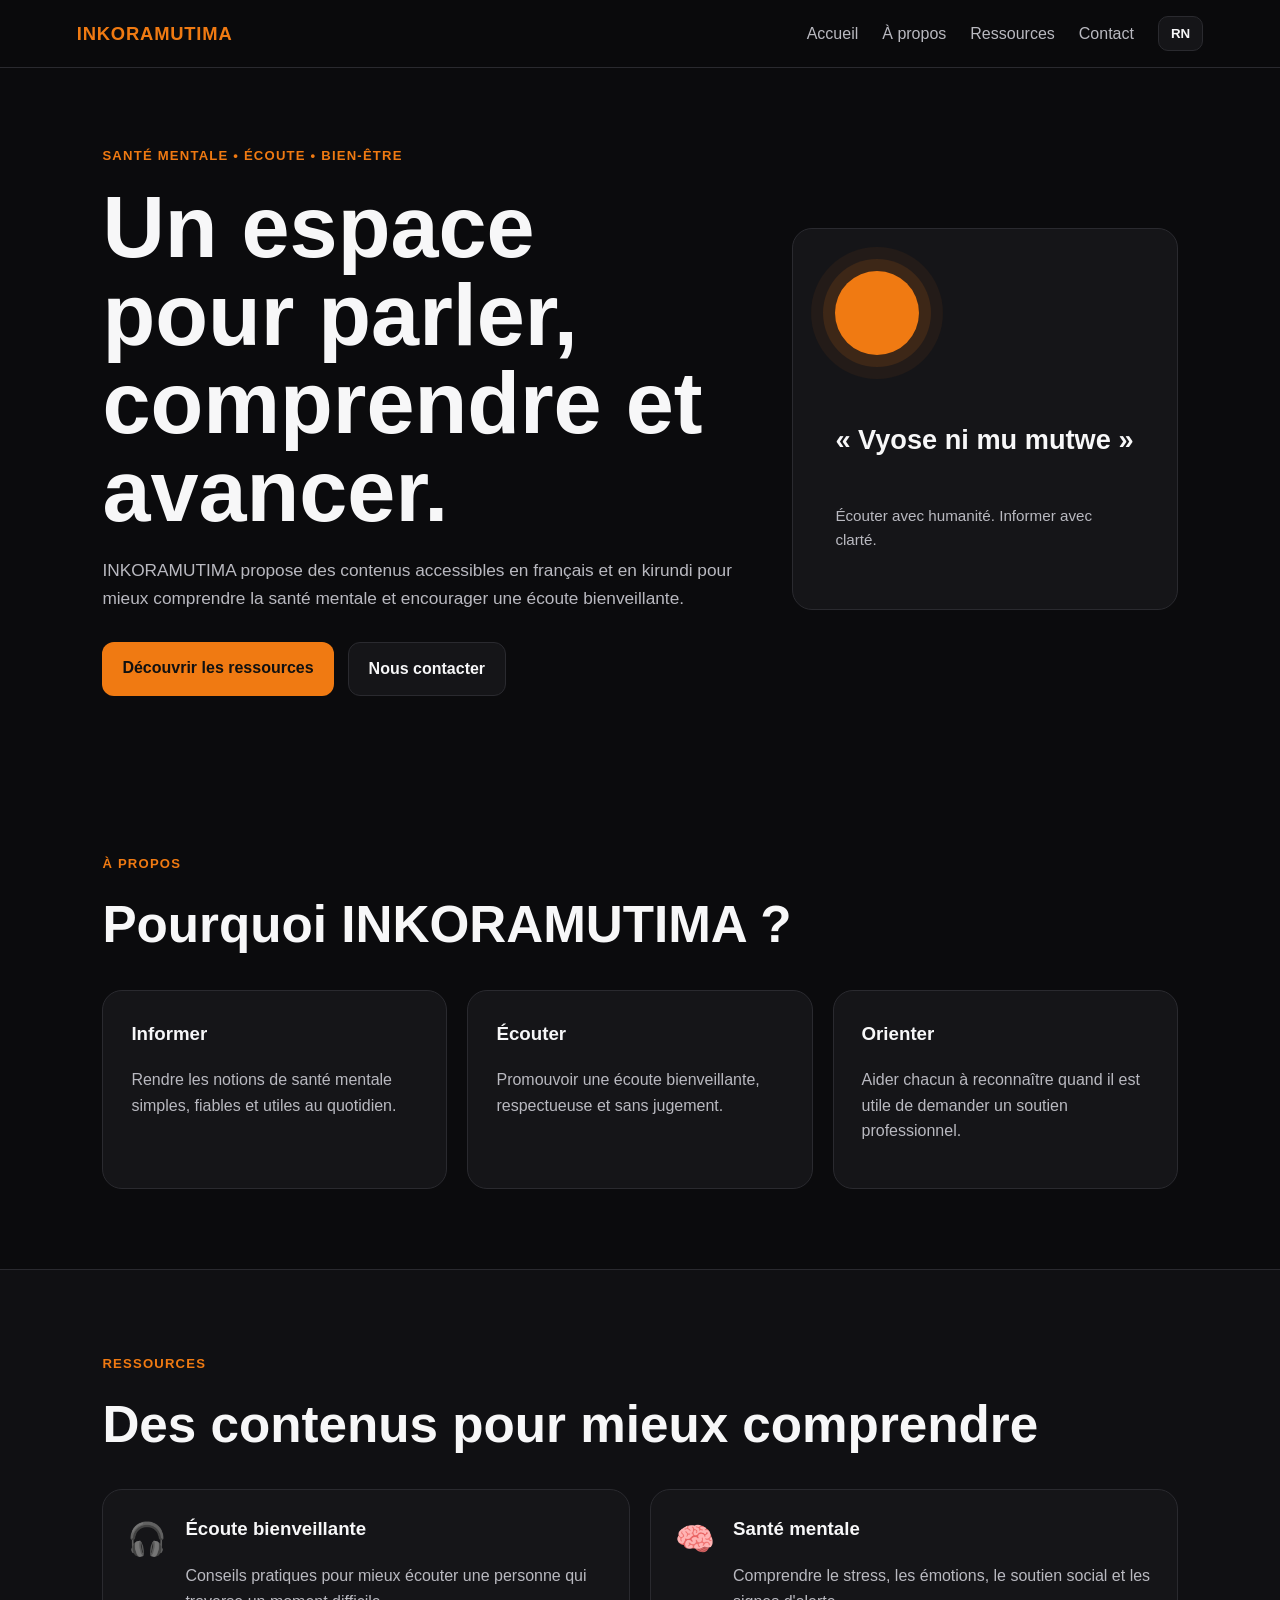
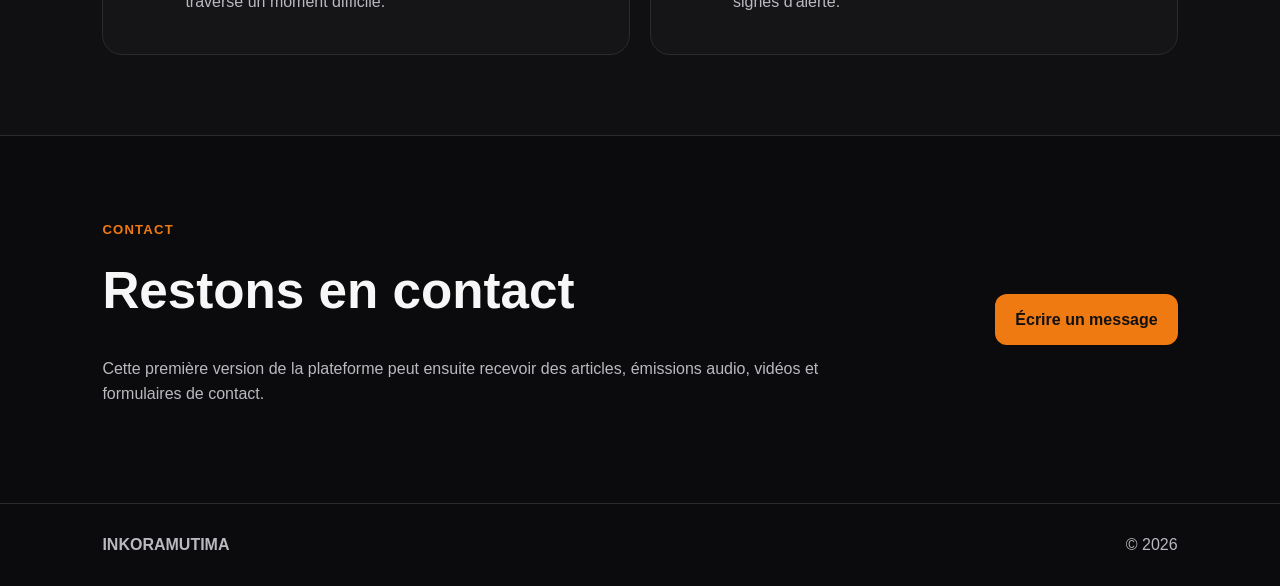
==== index.html @ 3b113a6d "Add files via upload" ====
<!DOCTYPE html>
<html lang="fr">
<head>
  <meta charset="UTF-8" />
  <meta name="viewport" content="width=device-width, initial-scale=1.0" />
  <meta name="description" content="INKORAMUTIMA - plateforme bilingue français-kirundi dédiée à la santé mentale." />
  <title>INKORAMUTIMA | Santé mentale</title>
  <link rel="stylesheet" href="style.css" />
</head>
<body>
  <header class="topbar">
    <a class="brand" href="#accueil">INKORAMUTIMA</a>
    <button class="menu-btn" aria-label="Ouvrir le menu">☰</button>
    <nav class="nav">
      <a href="#accueil" data-fr="Accueil" data-rn="Ahabanza">Accueil</a>
      <a href="#apropos" data-fr="À propos" data-rn="Ibitwerekeye">À propos</a>
      <a href="#ressources" data-fr="Ressources" data-rn="Ubumenyi">Ressources</a>
      <a href="#contact" data-fr="Contact" data-rn="Twandikire">Contact</a>
    </nav>
    <button id="langToggle" class="lang-btn">RN</button>
  </header>

  <main>
    <section id="accueil" class="hero">
      <div class="hero-content">
        <span class="eyebrow" data-fr="Santé mentale • Écoute • Bien-être" data-rn="Amagara yo mu mutwe • Kwumviriza • Kumererwa neza">
          Santé mentale • Écoute • Bien-être
        </span>
        <h1 data-fr="Un espace pour parler, comprendre et avancer."
            data-rn="Ikibanza co kuvuga, gutahura no gutera imbere.">
          Un espace pour parler, comprendre et avancer.
        </h1>
        <p data-fr="INKORAMUTIMA propose des contenus accessibles en français et en kirundi pour mieux comprendre la santé mentale et encourager une écoute bienveillante."
           data-rn="INKORAMUTIMA itanga amakuru yorohereza bose, mu gifaransa no mu kirundi, kugira dutahure neza amagara yo mu mutwe kandi duteze imbere ugutega amatwi mu burwaneza.">
          INKORAMUTIMA propose des contenus accessibles en français et en kirundi pour mieux comprendre la santé mentale et encourager une écoute bienveillante.
        </p>
        <div class="hero-actions">
          <a class="btn primary" href="#ressources" data-fr="Découvrir les ressources" data-rn="Raba ubumenyi">Découvrir les ressources</a>
          <a class="btn secondary" href="#contact" data-fr="Nous contacter" data-rn="Twandikire">Nous contacter</a>
        </div>
      </div>
      <div class="hero-card" aria-label="Message INKORAMUTIMA">
        <div class="pulse"></div>
        <p class="quote" data-fr="« Vyose ni mu mutwe »" data-rn="« Vyose ni mu mutwe »">« Vyose ni mu mutwe »</p>
        <p class="small" data-fr="Écouter avec humanité. Informer avec clarté." data-rn="Kwumviriza mu burwaneza. Gutanga amakuru atomoye.">
          Écouter avec humanité. Informer avec clarté.
        </p>
      </div>
    </section>

    <section id="apropos" class="section">
      <div class="section-heading">
        <span data-fr="À propos" data-rn="Ibitwerekeye">À propos</span>
        <h2 data-fr="Pourquoi INKORAMUTIMA ?" data-rn="Kubera iki INKORAMUTIMA ?">Pourquoi INKORAMUTIMA ?</h2>
      </div>
      <div class="grid three">
        <article class="card">
          <h3 data-fr="Informer" data-rn="Kumenyesha">Informer</h3>
          <p data-fr="Rendre les notions de santé mentale simples, fiables et utiles au quotidien."
             data-rn="Gutanga ubumenyi bw'amagara yo mu mutwe mu buryo bworoshe kandi bufasha mu buzima bwa misi yose.">
            Rendre les notions de santé mentale simples, fiables et utiles au quotidien.
          </p>
        </article>
        <article class="card">
          <h3 data-fr="Écouter" data-rn="Kwumviriza">Écouter</h3>
          <p data-fr="Promouvoir une écoute bienveillante, respectueuse et sans jugement."
             data-rn="Guteza imbere ugutega amatwi mu burwaneza, mu cubahiro kandi ata gucira urubanza.">
            Promouvoir une écoute bienveillante, respectueuse et sans jugement.
          </p>
        </article>
        <article class="card">
          <h3 data-fr="Orienter" data-rn="Kwerekeza">Orienter</h3>
          <p data-fr="Aider chacun à reconnaître quand il est utile de demander un soutien professionnel."
             data-rn="Gufasha umuntu kumenya igihe bikenewe gusaba imfashanyo y'umuhinga.">
            Aider chacun à reconnaître quand il est utile de demander un soutien professionnel.
          </p>
        </article>
      </div>
    </section>

    <section id="ressources" class="section alt">
      <div class="section-heading">
        <span data-fr="Ressources" data-rn="Ubumenyi">Ressources</span>
        <h2 data-fr="Des contenus pour mieux comprendre" data-rn="Ubumenyi bwo gufasha gutahura neza">Des contenus pour mieux comprendre</h2>
      </div>
      <div class="grid two">
        <article class="resource">
          <div class="icon">🎧</div>
          <div>
            <h3 data-fr="Écoute bienveillante" data-rn="Gitega amatwi mu burwaneza">Écoute bienveillante</h3>
            <p data-fr="Conseils pratiques pour mieux écouter une personne qui traverse un moment difficile."
               data-rn="Impanuro zo gutega amatwi neza umuntu ariko araca mu bihe bigoye.">
              Conseils pratiques pour mieux écouter une personne qui traverse un moment difficile.
            </p>
          </div>
        </article>
        <article class="resource">
          <div class="icon">🧠</div>
          <div>
            <h3 data-fr="Santé mentale" data-rn="Amagara yo mu mutwe">Santé mentale</h3>
            <p data-fr="Comprendre le stress, les émotions, le soutien social et les signes d'alerte."
               data-rn="Gutahura stress, inyiyumvo, ugufashanya hamwe n'ibimenyetso vyo kwitwararika.">
              Comprendre le stress, les émotions, le soutien social et les signes d'alerte.
            </p>
          </div>
        </article>
      </div>
    </section>

    <section id="contact" class="section contact">
      <div>
        <span data-fr="Contact" data-rn="Twandikire">Contact</span>
        <h2 data-fr="Restons en contact" data-rn="Tugume duhanahana amakuru">Restons en contact</h2>
        <p data-fr="Cette première version de la plateforme peut ensuite recevoir des articles, émissions audio, vidéos et formulaires de contact."
           data-rn="Iyi verisiyo ya mbere irashobora kwongerwamwo inkuru, ibiganiro vy'amajwi, amavidewo n'ifishi yo kutwandikira.">
          Cette première version de la plateforme peut ensuite recevoir des articles, émissions audio, vidéos et formulaires de contact.
        </p>
      </div>
      <a class="btn primary" href="mailto:contact@inkoramutima.bi" data-fr="Écrire un message" data-rn="Twandikire">Écrire un message</a>
    </section>
  </main>

  <footer>
    <strong>INKORAMUTIMA</strong>
    <span>© 2026</span>
  </footer>

  <script src="script.js"></script>
</body>
</html>
---- style.css ----
*{box-sizing:border-box}html{scroll-behavior:smooth}
:root{--bg:#0b0b0d;--panel:#151518;--text:#f7f7f8;--muted:#b9b9c0;--orange:#f07a12;--line:#2a2a2f}
body{margin:0;font-family:Arial,Helvetica,sans-serif;background:var(--bg);color:var(--text);line-height:1.6}
a{color:inherit;text-decoration:none}.topbar{position:sticky;top:0;z-index:20;display:flex;align-items:center;gap:24px;padding:16px 6%;background:rgba(11,11,13,.94);border-bottom:1px solid var(--line);backdrop-filter:blur(10px)}
.brand{font-weight:800;letter-spacing:.8px;color:var(--orange);font-size:1.15rem}.nav{display:flex;gap:24px;margin-left:auto}.nav a{color:var(--muted)}.nav a:hover{color:var(--orange)}
.lang-btn,.menu-btn{border:1px solid var(--line);background:var(--panel);color:var(--text);padding:9px 12px;border-radius:10px;font-weight:700}.menu-btn{display:none}
.hero{min-height:78vh;display:grid;grid-template-columns:1.25fr .75fr;gap:48px;align-items:center;padding:72px 8%}
.eyebrow,.section-heading span,.contact>div>span{color:var(--orange);font-weight:800;text-transform:uppercase;letter-spacing:1.2px;font-size:.82rem}
h1{font-size:clamp(2.6rem,7vw,5.4rem);line-height:1.02;margin:15px 0 22px;max-width:900px}h2{font-size:clamp(2rem,4vw,3.2rem);margin:8px 0 24px}h3{margin-top:0}
.hero p{font-size:1.08rem;color:var(--muted);max-width:760px}.hero-actions{display:flex;gap:14px;flex-wrap:wrap;margin-top:30px}
.btn{display:inline-block;padding:13px 20px;border-radius:12px;font-weight:800}.primary{background:var(--orange);color:#111}.secondary{border:1px solid var(--line);background:var(--panel)}
.hero-card,.card,.resource{background:var(--panel);border:1px solid var(--line);border-radius:20px}.hero-card{padding:42px;min-height:300px;display:flex;flex-direction:column;justify-content:center}
.pulse{width:84px;height:84px;border-radius:50%;background:var(--orange);box-shadow:0 0 0 12px rgba(240,122,18,.12),0 0 0 24px rgba(240,122,18,.06);margin-bottom:36px}
.quote{font-size:1.7rem!important;color:var(--text)!important;font-weight:800}.small{font-size:.95rem!important}
.section{padding:80px 8%}.alt{background:#101013;border-top:1px solid var(--line);border-bottom:1px solid var(--line)}
.grid{display:grid;gap:20px}.three{grid-template-columns:repeat(3,1fr)}.two{grid-template-columns:repeat(2,1fr)}
.card{padding:28px}.card p,.resource p,.contact p{color:var(--muted)}.resource{padding:24px;display:flex;gap:18px}.icon{font-size:2rem}
.contact{display:flex;align-items:center;justify-content:space-between;gap:36px}.contact p{max-width:760px}
footer{padding:28px 8%;display:flex;justify-content:space-between;border-top:1px solid var(--line);color:var(--muted)}
@media(max-width:820px){.menu-btn{display:block;margin-left:auto}.nav{display:none;position:absolute;top:68px;left:4%;right:4%;flex-direction:column;background:var(--panel);padding:18px;border:1px solid var(--line);border-radius:14px}.nav.open{display:flex}.lang-btn{margin-left:0}.hero{grid-template-columns:1fr;padding-top:50px}.three,.two{grid-template-columns:1fr}.contact{align-items:flex-start;flex-direction:column}h1{font-size:3rem}}
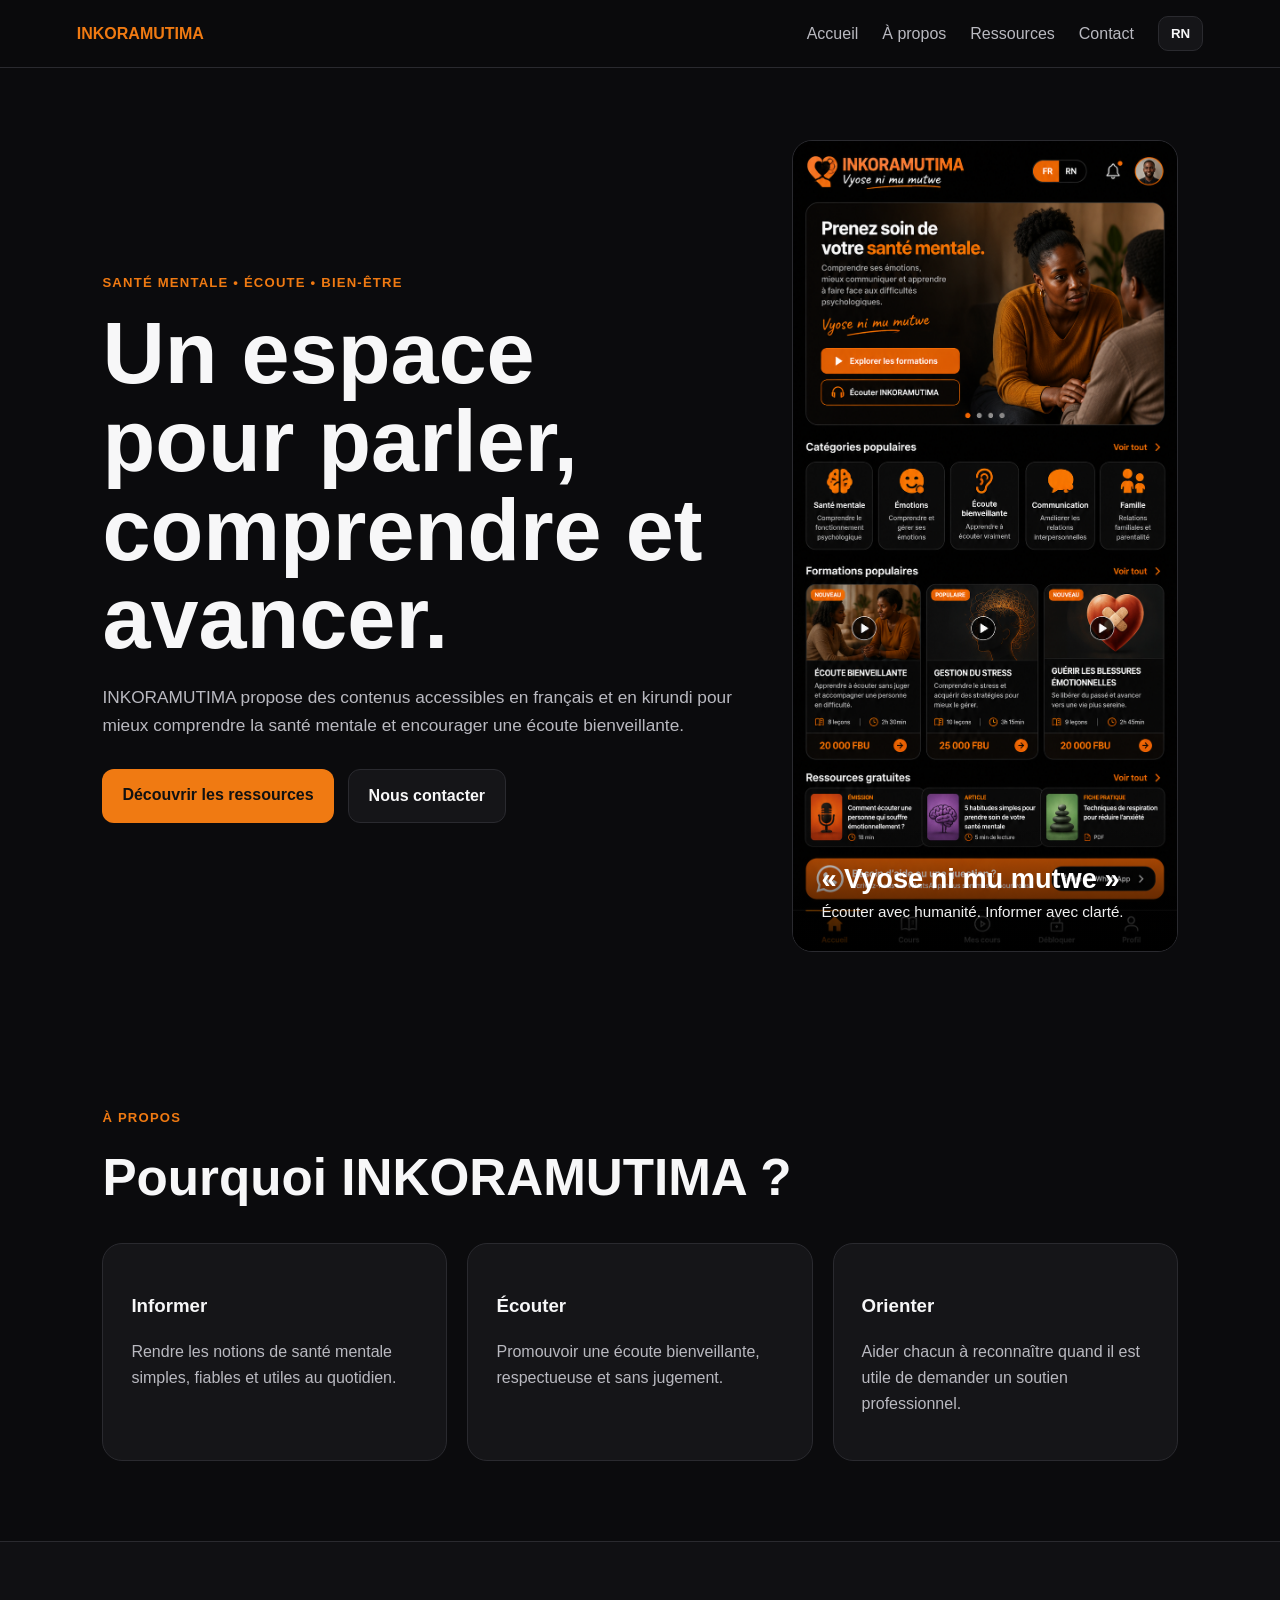
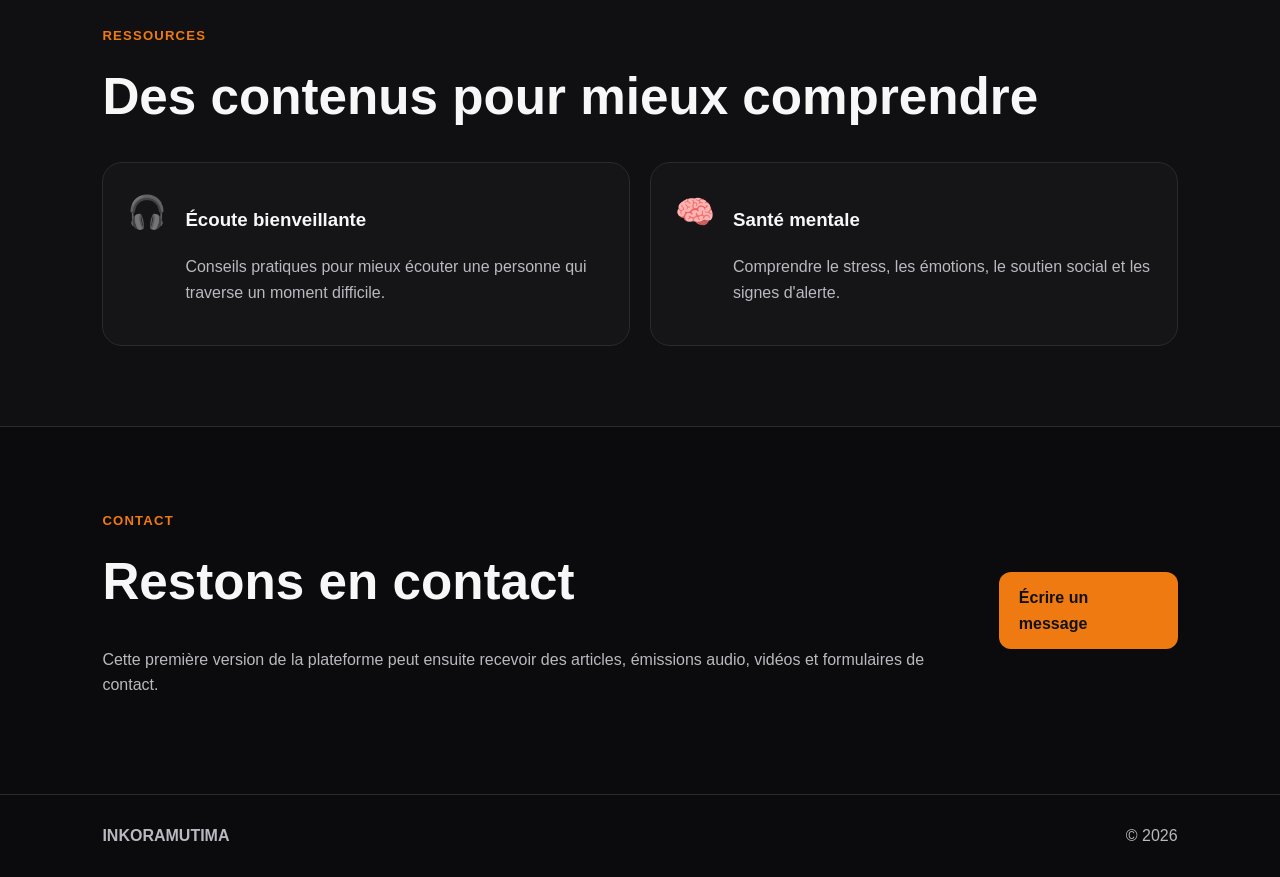
==== commit 82387676: "Add files via upload" ====
--- a/index.html
+++ b/index.html
@@ -1,130 +1,70 @@
 <!DOCTYPE html>
 <html lang="fr">
 <head>
-  <meta charset="UTF-8" />
-  <meta name="viewport" content="width=device-width, initial-scale=1.0" />
-  <meta name="description" content="INKORAMUTIMA - plateforme bilingue français-kirundi dédiée à la santé mentale." />
-  <title>INKORAMUTIMA | Santé mentale</title>
-  <link rel="stylesheet" href="style.css" />
+<meta charset="UTF-8">
+<meta name="viewport" content="width=device-width, initial-scale=1.0">
+<title>INKORAMUTIMA | Santé mentale</title>
+<link rel="stylesheet" href="style.css">
 </head>
 <body>
-  <header class="topbar">
-    <a class="brand" href="#accueil">INKORAMUTIMA</a>
-    <button class="menu-btn" aria-label="Ouvrir le menu">☰</button>
-    <nav class="nav">
-      <a href="#accueil" data-fr="Accueil" data-rn="Ahabanza">Accueil</a>
-      <a href="#apropos" data-fr="À propos" data-rn="Ibitwerekeye">À propos</a>
-      <a href="#ressources" data-fr="Ressources" data-rn="Ubumenyi">Ressources</a>
-      <a href="#contact" data-fr="Contact" data-rn="Twandikire">Contact</a>
-    </nav>
-    <button id="langToggle" class="lang-btn">RN</button>
-  </header>
+<header class="topbar">
+<a class="brand" href="#accueil">INKORAMUTIMA</a>
+<button class="menu-btn" aria-label="Ouvrir le menu">☰</button>
+<nav class="nav">
+<a href="#accueil" data-fr="Accueil" data-rn="Ahabanza">Accueil</a>
+<a href="#apropos" data-fr="À propos" data-rn="Ibitwerekeye">À propos</a>
+<a href="#ressources" data-fr="Ressources" data-rn="Ubumenyi">Ressources</a>
+<a href="#contact" data-fr="Contact" data-rn="Twandikire">Contact</a>
+</nav>
+<button id="langToggle" class="lang-btn">RN</button>
+</header>
 
-  <main>
-    <section id="accueil" class="hero">
-      <div class="hero-content">
-        <span class="eyebrow" data-fr="Santé mentale • Écoute • Bien-être" data-rn="Amagara yo mu mutwe • Kwumviriza • Kumererwa neza">
-          Santé mentale • Écoute • Bien-être
-        </span>
-        <h1 data-fr="Un espace pour parler, comprendre et avancer."
-            data-rn="Ikibanza co kuvuga, gutahura no gutera imbere.">
-          Un espace pour parler, comprendre et avancer.
-        </h1>
-        <p data-fr="INKORAMUTIMA propose des contenus accessibles en français et en kirundi pour mieux comprendre la santé mentale et encourager une écoute bienveillante."
-           data-rn="INKORAMUTIMA itanga amakuru yorohereza bose, mu gifaransa no mu kirundi, kugira dutahure neza amagara yo mu mutwe kandi duteze imbere ugutega amatwi mu burwaneza.">
-          INKORAMUTIMA propose des contenus accessibles en français et en kirundi pour mieux comprendre la santé mentale et encourager une écoute bienveillante.
-        </p>
-        <div class="hero-actions">
-          <a class="btn primary" href="#ressources" data-fr="Découvrir les ressources" data-rn="Raba ubumenyi">Découvrir les ressources</a>
-          <a class="btn secondary" href="#contact" data-fr="Nous contacter" data-rn="Twandikire">Nous contacter</a>
-        </div>
-      </div>
-      <div class="hero-card" aria-label="Message INKORAMUTIMA">
-        <div class="pulse"></div>
-        <p class="quote" data-fr="« Vyose ni mu mutwe »" data-rn="« Vyose ni mu mutwe »">« Vyose ni mu mutwe »</p>
-        <p class="small" data-fr="Écouter avec humanité. Informer avec clarté." data-rn="Kwumviriza mu burwaneza. Gutanga amakuru atomoye.">
-          Écouter avec humanité. Informer avec clarté.
-        </p>
-      </div>
-    </section>
+<main>
+<section id="accueil" class="hero">
+<div class="hero-content">
+<span class="eyebrow" data-fr="Santé mentale • Écoute • Bien-être" data-rn="Amagara yo mu mutwe • Kwumviriza • Kumererwa neza">Santé mentale • Écoute • Bien-être</span>
+<h1 data-fr="Un espace pour parler, comprendre et avancer." data-rn="Ikibanza co kuvuga, gutahura no gutera imbere.">Un espace pour parler, comprendre et avancer.</h1>
+<p data-fr="INKORAMUTIMA propose des contenus accessibles en français et en kirundi pour mieux comprendre la santé mentale et encourager une écoute bienveillante." data-rn="INKORAMUTIMA itanga amakuru yorohereza bose, mu gifaransa no mu kirundi, kugira dutahure neza amagara yo mu mutwe kandi duteze imbere ugutega amatwi mu burwaneza.">INKORAMUTIMA propose des contenus accessibles en français et en kirundi pour mieux comprendre la santé mentale et encourager une écoute bienveillante.</p>
+<div class="hero-actions">
+<a class="btn primary" href="#ressources" data-fr="Découvrir les ressources" data-rn="Raba ubumenyi">Découvrir les ressources</a>
+<a class="btn secondary" href="#contact" data-fr="Nous contacter" data-rn="Twandikire">Nous contacter</a>
+</div>
+</div>
 
-    <section id="apropos" class="section">
-      <div class="section-heading">
-        <span data-fr="À propos" data-rn="Ibitwerekeye">À propos</span>
-        <h2 data-fr="Pourquoi INKORAMUTIMA ?" data-rn="Kubera iki INKORAMUTIMA ?">Pourquoi INKORAMUTIMA ?</h2>
-      </div>
-      <div class="grid three">
-        <article class="card">
-          <h3 data-fr="Informer" data-rn="Kumenyesha">Informer</h3>
-          <p data-fr="Rendre les notions de santé mentale simples, fiables et utiles au quotidien."
-             data-rn="Gutanga ubumenyi bw'amagara yo mu mutwe mu buryo bworoshe kandi bufasha mu buzima bwa misi yose.">
-            Rendre les notions de santé mentale simples, fiables et utiles au quotidien.
-          </p>
-        </article>
-        <article class="card">
-          <h3 data-fr="Écouter" data-rn="Kwumviriza">Écouter</h3>
-          <p data-fr="Promouvoir une écoute bienveillante, respectueuse et sans jugement."
-             data-rn="Guteza imbere ugutega amatwi mu burwaneza, mu cubahiro kandi ata gucira urubanza.">
-            Promouvoir une écoute bienveillante, respectueuse et sans jugement.
-          </p>
-        </article>
-        <article class="card">
-          <h3 data-fr="Orienter" data-rn="Kwerekeza">Orienter</h3>
-          <p data-fr="Aider chacun à reconnaître quand il est utile de demander un soutien professionnel."
-             data-rn="Gufasha umuntu kumenya igihe bikenewe gusaba imfashanyo y'umuhinga.">
-            Aider chacun à reconnaître quand il est utile de demander un soutien professionnel.
-          </p>
-        </article>
-      </div>
-    </section>
+<div class="hero-photo">
+<img src="Plateforme-picture.png" alt="INKORAMUTIMA">
+<div class="photo-overlay">
+<p class="quote">« Vyose ni mu mutwe »</p>
+<p class="small" data-fr="Écouter avec humanité. Informer avec clarté." data-rn="Kwumviriza mu burwaneza. Gutanga amakuru atomoye.">Écouter avec humanité. Informer avec clarté.</p>
+</div>
+</div>
+</section>
 
-    <section id="ressources" class="section alt">
-      <div class="section-heading">
-        <span data-fr="Ressources" data-rn="Ubumenyi">Ressources</span>
-        <h2 data-fr="Des contenus pour mieux comprendre" data-rn="Ubumenyi bwo gufasha gutahura neza">Des contenus pour mieux comprendre</h2>
-      </div>
-      <div class="grid two">
-        <article class="resource">
-          <div class="icon">🎧</div>
-          <div>
-            <h3 data-fr="Écoute bienveillante" data-rn="Gitega amatwi mu burwaneza">Écoute bienveillante</h3>
-            <p data-fr="Conseils pratiques pour mieux écouter une personne qui traverse un moment difficile."
-               data-rn="Impanuro zo gutega amatwi neza umuntu ariko araca mu bihe bigoye.">
-              Conseils pratiques pour mieux écouter une personne qui traverse un moment difficile.
-            </p>
-          </div>
-        </article>
-        <article class="resource">
-          <div class="icon">🧠</div>
-          <div>
-            <h3 data-fr="Santé mentale" data-rn="Amagara yo mu mutwe">Santé mentale</h3>
-            <p data-fr="Comprendre le stress, les émotions, le soutien social et les signes d'alerte."
-               data-rn="Gutahura stress, inyiyumvo, ugufashanya hamwe n'ibimenyetso vyo kwitwararika.">
-              Comprendre le stress, les émotions, le soutien social et les signes d'alerte.
-            </p>
-          </div>
-        </article>
-      </div>
-    </section>
+<section id="apropos" class="section">
+<div class="section-heading"><span data-fr="À propos" data-rn="Ibitwerekeye">À propos</span>
+<h2 data-fr="Pourquoi INKORAMUTIMA ?" data-rn="Kubera iki INKORAMUTIMA ?">Pourquoi INKORAMUTIMA ?</h2></div>
+<div class="grid three">
+<article class="card"><h3 data-fr="Informer" data-rn="Kumenyesha">Informer</h3><p>Rendre les notions de santé mentale simples, fiables et utiles au quotidien.</p></article>
+<article class="card"><h3 data-fr="Écouter" data-rn="Kwumviriza">Écouter</h3><p>Promouvoir une écoute bienveillante, respectueuse et sans jugement.</p></article>
+<article class="card"><h3 data-fr="Orienter" data-rn="Kwerekeza">Orienter</h3><p>Aider chacun à reconnaître quand il est utile de demander un soutien professionnel.</p></article>
+</div>
+</section>
 
-    <section id="contact" class="section contact">
-      <div>
-        <span data-fr="Contact" data-rn="Twandikire">Contact</span>
-        <h2 data-fr="Restons en contact" data-rn="Tugume duhanahana amakuru">Restons en contact</h2>
-        <p data-fr="Cette première version de la plateforme peut ensuite recevoir des articles, émissions audio, vidéos et formulaires de contact."
-           data-rn="Iyi verisiyo ya mbere irashobora kwongerwamwo inkuru, ibiganiro vy'amajwi, amavidewo n'ifishi yo kutwandikira.">
-          Cette première version de la plateforme peut ensuite recevoir des articles, émissions audio, vidéos et formulaires de contact.
-        </p>
-      </div>
-      <a class="btn primary" href="mailto:contact@inkoramutima.bi" data-fr="Écrire un message" data-rn="Twandikire">Écrire un message</a>
-    </section>
-  </main>
+<section id="ressources" class="section alt">
+<div class="section-heading"><span data-fr="Ressources" data-rn="Ubumenyi">Ressources</span><h2>Des contenus pour mieux comprendre</h2></div>
+<div class="grid two">
+<article class="resource"><div class="icon">🎧</div><div><h3>Écoute bienveillante</h3><p>Conseils pratiques pour mieux écouter une personne qui traverse un moment difficile.</p></div></article>
+<article class="resource"><div class="icon">🧠</div><div><h3>Santé mentale</h3><p>Comprendre le stress, les émotions, le soutien social et les signes d'alerte.</p></div></article>
+</div>
+</section>
 
-  <footer>
-    <strong>INKORAMUTIMA</strong>
-    <span>© 2026</span>
-  </footer>
+<section id="contact" class="section contact">
+<div><span>Contact</span><h2>Restons en contact</h2><p>Cette première version de la plateforme peut ensuite recevoir des articles, émissions audio, vidéos et formulaires de contact.</p></div>
+<a class="btn primary" href="mailto:contact@inkoramutima.bi">Écrire un message</a>
+</section>
+</main>
 
-  <script src="script.js"></script>
+<footer><strong>INKORAMUTIMA</strong><span>© 2026</span></footer>
+<script src="script.js"></script>
 </body>
-</html>
+</html>
--- a/style.css
+++ b/style.css
@@ -1,20 +1,21 @@
 *{box-sizing:border-box}html{scroll-behavior:smooth}
 :root{--bg:#0b0b0d;--panel:#151518;--text:#f7f7f8;--muted:#b9b9c0;--orange:#f07a12;--line:#2a2a2f}
 body{margin:0;font-family:Arial,Helvetica,sans-serif;background:var(--bg);color:var(--text);line-height:1.6}
-a{color:inherit;text-decoration:none}.topbar{position:sticky;top:0;z-index:20;display:flex;align-items:center;gap:24px;padding:16px 6%;background:rgba(11,11,13,.94);border-bottom:1px solid var(--line);backdrop-filter:blur(10px)}
-.brand{font-weight:800;letter-spacing:.8px;color:var(--orange);font-size:1.15rem}.nav{display:flex;gap:24px;margin-left:auto}.nav a{color:var(--muted)}.nav a:hover{color:var(--orange)}
+a{color:inherit;text-decoration:none}.topbar{position:sticky;top:0;z-index:20;display:flex;align-items:center;gap:24px;padding:16px 6%;background:rgba(11,11,13,.94);border-bottom:1px solid var(--line)}
+.brand{font-weight:800;color:var(--orange)}.nav{display:flex;gap:24px;margin-left:auto}.nav a{color:var(--muted)}
 .lang-btn,.menu-btn{border:1px solid var(--line);background:var(--panel);color:var(--text);padding:9px 12px;border-radius:10px;font-weight:700}.menu-btn{display:none}
 .hero{min-height:78vh;display:grid;grid-template-columns:1.25fr .75fr;gap:48px;align-items:center;padding:72px 8%}
 .eyebrow,.section-heading span,.contact>div>span{color:var(--orange);font-weight:800;text-transform:uppercase;letter-spacing:1.2px;font-size:.82rem}
-h1{font-size:clamp(2.6rem,7vw,5.4rem);line-height:1.02;margin:15px 0 22px;max-width:900px}h2{font-size:clamp(2rem,4vw,3.2rem);margin:8px 0 24px}h3{margin-top:0}
-.hero p{font-size:1.08rem;color:var(--muted);max-width:760px}.hero-actions{display:flex;gap:14px;flex-wrap:wrap;margin-top:30px}
+h1{font-size:clamp(2.6rem,7vw,5.4rem);line-height:1.02;margin:15px 0 22px}h2{font-size:clamp(2rem,4vw,3.2rem);margin:8px 0 24px}
+.hero p{font-size:1.08rem;color:var(--muted)}.hero-actions{display:flex;gap:14px;flex-wrap:wrap;margin-top:30px}
 .btn{display:inline-block;padding:13px 20px;border-radius:12px;font-weight:800}.primary{background:var(--orange);color:#111}.secondary{border:1px solid var(--line);background:var(--panel)}
-.hero-card,.card,.resource{background:var(--panel);border:1px solid var(--line);border-radius:20px}.hero-card{padding:42px;min-height:300px;display:flex;flex-direction:column;justify-content:center}
-.pulse{width:84px;height:84px;border-radius:50%;background:var(--orange);box-shadow:0 0 0 12px rgba(240,122,18,.12),0 0 0 24px rgba(240,122,18,.06);margin-bottom:36px}
-.quote{font-size:1.7rem!important;color:var(--text)!important;font-weight:800}.small{font-size:.95rem!important}
+.card,.resource{background:var(--panel);border:1px solid var(--line);border-radius:20px}
+.hero-photo{position:relative;min-height:360px;border:1px solid var(--line);border-radius:20px;overflow:hidden;background:var(--panel)}
+.hero-photo img{width:100%;height:100%;min-height:360px;object-fit:cover;display:block}
+.photo-overlay{position:absolute;left:0;right:0;bottom:0;padding:34px 28px 26px;background:linear-gradient(transparent,rgba(0,0,0,.88))}
+.quote{font-size:1.7rem!important;color:#fff!important;font-weight:800;margin:0}.small{font-size:.95rem!important;color:#f0f0f0!important;margin:0}
 .section{padding:80px 8%}.alt{background:#101013;border-top:1px solid var(--line);border-bottom:1px solid var(--line)}
 .grid{display:grid;gap:20px}.three{grid-template-columns:repeat(3,1fr)}.two{grid-template-columns:repeat(2,1fr)}
 .card{padding:28px}.card p,.resource p,.contact p{color:var(--muted)}.resource{padding:24px;display:flex;gap:18px}.icon{font-size:2rem}
-.contact{display:flex;align-items:center;justify-content:space-between;gap:36px}.contact p{max-width:760px}
-footer{padding:28px 8%;display:flex;justify-content:space-between;border-top:1px solid var(--line);color:var(--muted)}
-@media(max-width:820px){.menu-btn{display:block;margin-left:auto}.nav{display:none;position:absolute;top:68px;left:4%;right:4%;flex-direction:column;background:var(--panel);padding:18px;border:1px solid var(--line);border-radius:14px}.nav.open{display:flex}.lang-btn{margin-left:0}.hero{grid-template-columns:1fr;padding-top:50px}.three,.two{grid-template-columns:1fr}.contact{align-items:flex-start;flex-direction:column}h1{font-size:3rem}}
+.contact{display:flex;align-items:center;justify-content:space-between;gap:36px}footer{padding:28px 8%;display:flex;justify-content:space-between;border-top:1px solid var(--line);color:var(--muted)}
+@media(max-width:820px){.menu-btn{display:block;margin-left:auto}.nav{display:none;position:absolute;top:68px;left:4%;right:4%;flex-direction:column;background:var(--panel);padding:18px;border:1px solid var(--line);border-radius:14px}.nav.open{display:flex}.hero{grid-template-columns:1fr;padding-top:50px}.three,.two{grid-template-columns:1fr}.contact{flex-direction:column;align-items:flex-start}h1{font-size:3rem}}
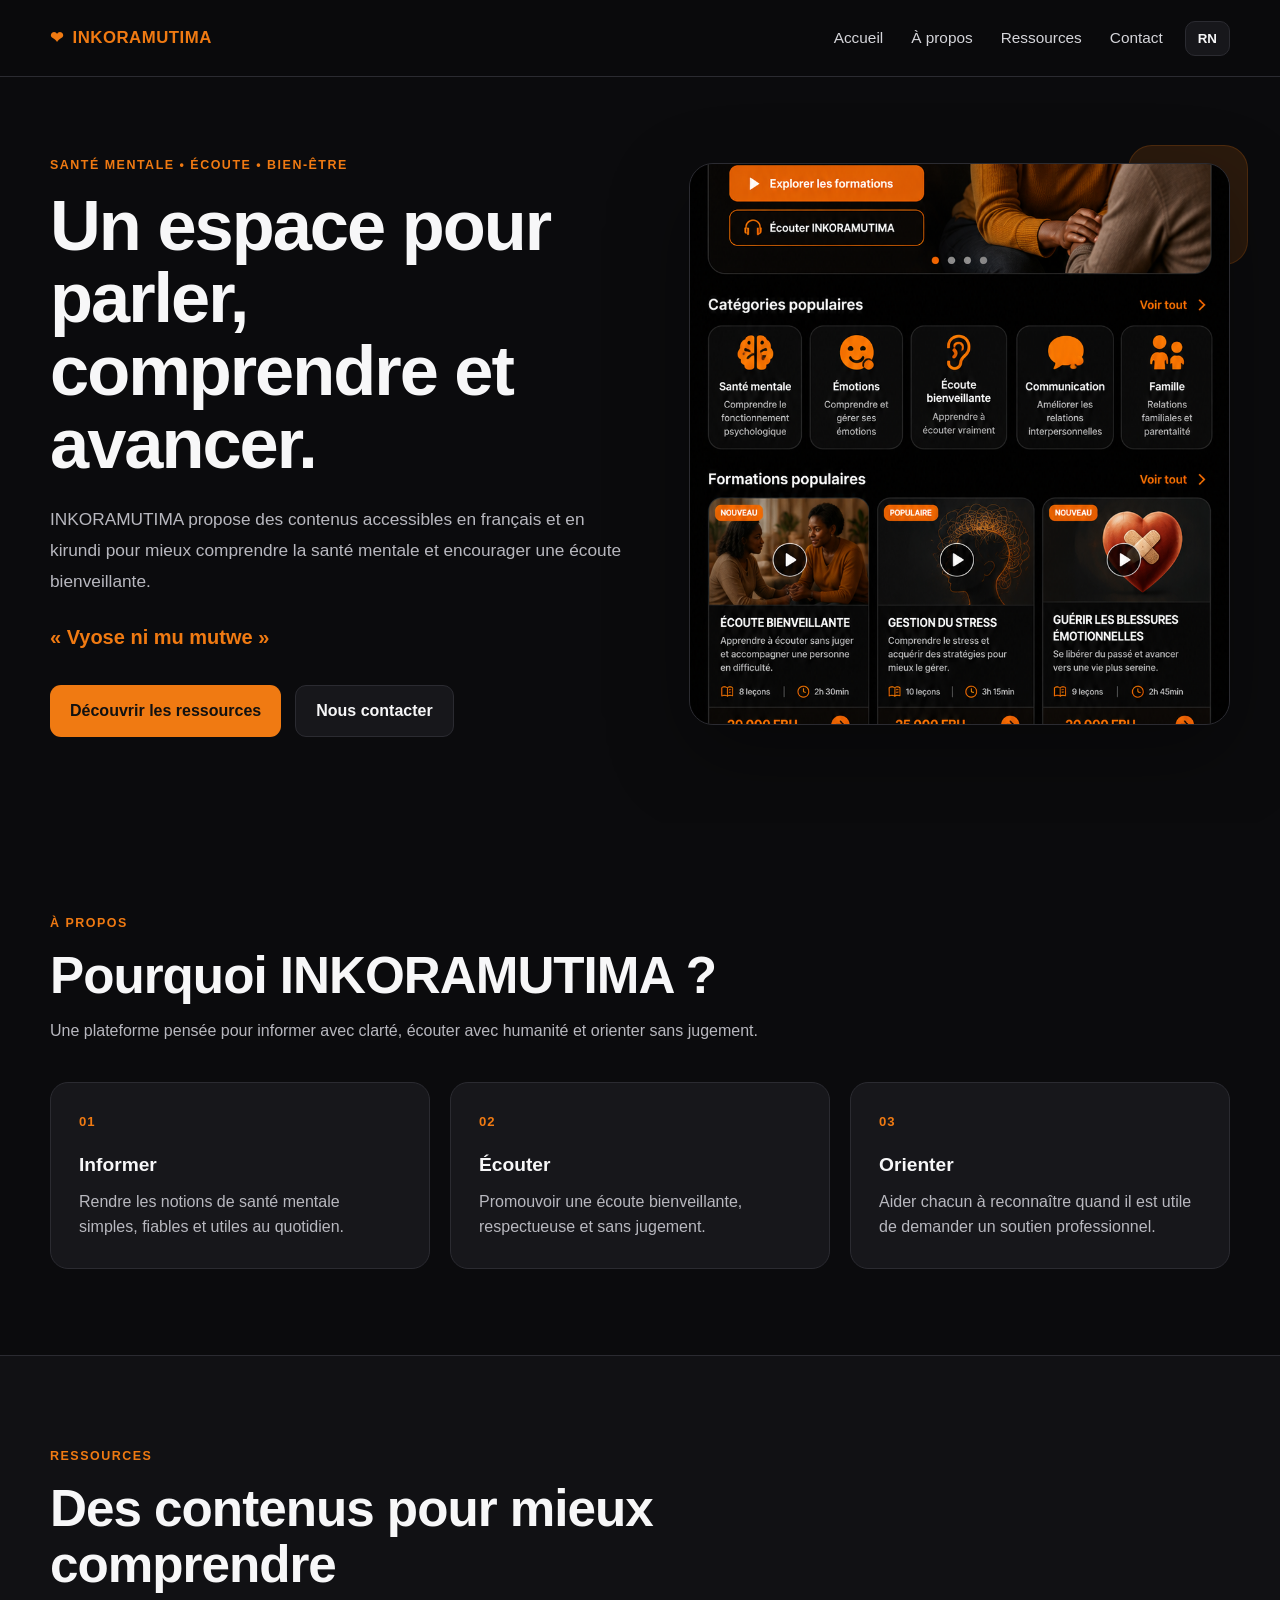
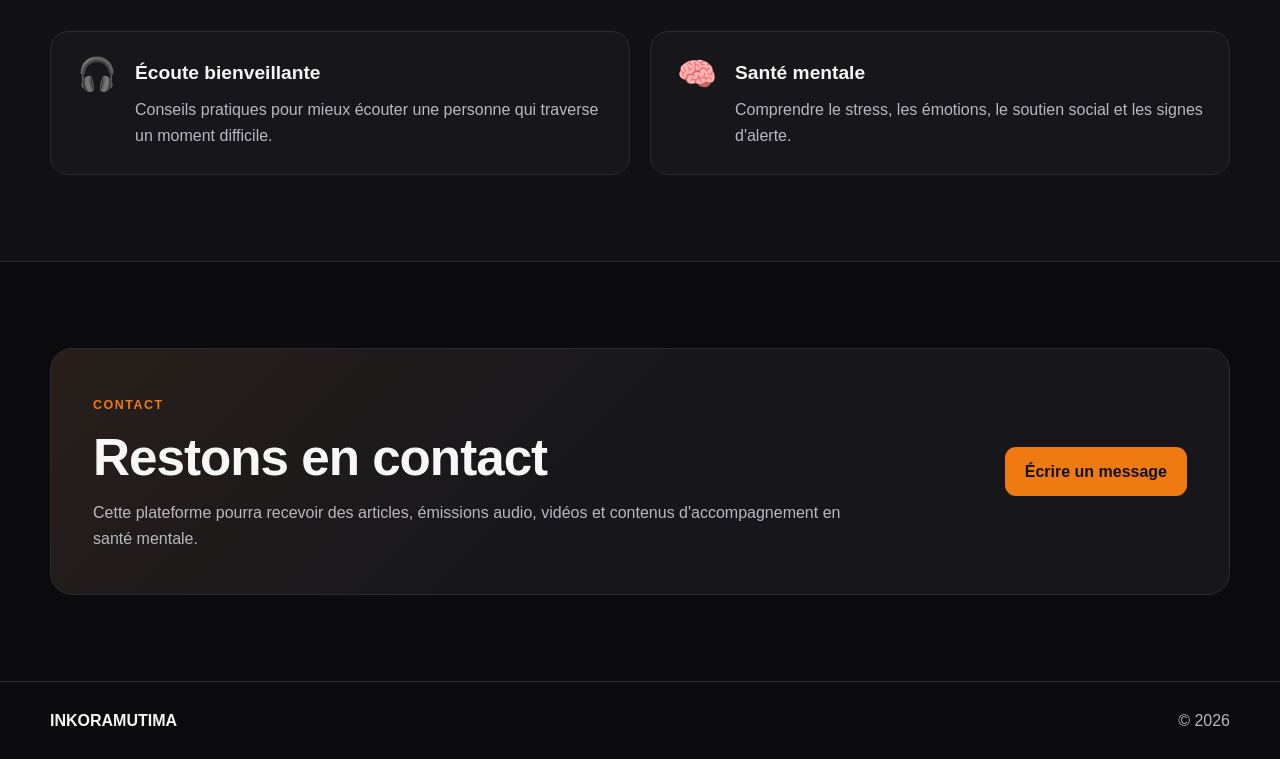
==== commit e11449a1: "Add files via upload" ====
--- a/index.html
+++ b/index.html
@@ -1,70 +1,216 @@
 <!DOCTYPE html>
 <html lang="fr">
 <head>
-<meta charset="UTF-8">
-<meta name="viewport" content="width=device-width, initial-scale=1.0">
-<title>INKORAMUTIMA | Santé mentale</title>
-<link rel="stylesheet" href="style.css">
+  <meta charset="UTF-8" />
+  <meta name="viewport" content="width=device-width, initial-scale=1.0" />
+  <meta
+    name="description"
+    content="INKORAMUTIMA — plateforme bilingue français-kirundi dédiée à la santé mentale, à l'écoute bienveillante et au bien-être."
+  />
+  <title>INKORAMUTIMA | Santé mentale</title>
+  <link rel="stylesheet" href="style.css" />
 </head>
+
 <body>
-<header class="topbar">
-<a class="brand" href="#accueil">INKORAMUTIMA</a>
-<button class="menu-btn" aria-label="Ouvrir le menu">☰</button>
-<nav class="nav">
-<a href="#accueil" data-fr="Accueil" data-rn="Ahabanza">Accueil</a>
-<a href="#apropos" data-fr="À propos" data-rn="Ibitwerekeye">À propos</a>
-<a href="#ressources" data-fr="Ressources" data-rn="Ubumenyi">Ressources</a>
-<a href="#contact" data-fr="Contact" data-rn="Twandikire">Contact</a>
-</nav>
-<button id="langToggle" class="lang-btn">RN</button>
-</header>
-
-<main>
-<section id="accueil" class="hero">
-<div class="hero-content">
-<span class="eyebrow" data-fr="Santé mentale • Écoute • Bien-être" data-rn="Amagara yo mu mutwe • Kwumviriza • Kumererwa neza">Santé mentale • Écoute • Bien-être</span>
-<h1 data-fr="Un espace pour parler, comprendre et avancer." data-rn="Ikibanza co kuvuga, gutahura no gutera imbere.">Un espace pour parler, comprendre et avancer.</h1>
-<p data-fr="INKORAMUTIMA propose des contenus accessibles en français et en kirundi pour mieux comprendre la santé mentale et encourager une écoute bienveillante." data-rn="INKORAMUTIMA itanga amakuru yorohereza bose, mu gifaransa no mu kirundi, kugira dutahure neza amagara yo mu mutwe kandi duteze imbere ugutega amatwi mu burwaneza.">INKORAMUTIMA propose des contenus accessibles en français et en kirundi pour mieux comprendre la santé mentale et encourager une écoute bienveillante.</p>
-<div class="hero-actions">
-<a class="btn primary" href="#ressources" data-fr="Découvrir les ressources" data-rn="Raba ubumenyi">Découvrir les ressources</a>
-<a class="btn secondary" href="#contact" data-fr="Nous contacter" data-rn="Twandikire">Nous contacter</a>
-</div>
-</div>
-
-<div class="hero-photo">
-<img src="Plateforme-picture.png" alt="INKORAMUTIMA">
-<div class="photo-overlay">
-<p class="quote">« Vyose ni mu mutwe »</p>
-<p class="small" data-fr="Écouter avec humanité. Informer avec clarté." data-rn="Kwumviriza mu burwaneza. Gutanga amakuru atomoye.">Écouter avec humanité. Informer avec clarté.</p>
-</div>
-</div>
-</section>
-
-<section id="apropos" class="section">
-<div class="section-heading"><span data-fr="À propos" data-rn="Ibitwerekeye">À propos</span>
-<h2 data-fr="Pourquoi INKORAMUTIMA ?" data-rn="Kubera iki INKORAMUTIMA ?">Pourquoi INKORAMUTIMA ?</h2></div>
-<div class="grid three">
-<article class="card"><h3 data-fr="Informer" data-rn="Kumenyesha">Informer</h3><p>Rendre les notions de santé mentale simples, fiables et utiles au quotidien.</p></article>
-<article class="card"><h3 data-fr="Écouter" data-rn="Kwumviriza">Écouter</h3><p>Promouvoir une écoute bienveillante, respectueuse et sans jugement.</p></article>
-<article class="card"><h3 data-fr="Orienter" data-rn="Kwerekeza">Orienter</h3><p>Aider chacun à reconnaître quand il est utile de demander un soutien professionnel.</p></article>
-</div>
-</section>
-
-<section id="ressources" class="section alt">
-<div class="section-heading"><span data-fr="Ressources" data-rn="Ubumenyi">Ressources</span><h2>Des contenus pour mieux comprendre</h2></div>
-<div class="grid two">
-<article class="resource"><div class="icon">🎧</div><div><h3>Écoute bienveillante</h3><p>Conseils pratiques pour mieux écouter une personne qui traverse un moment difficile.</p></div></article>
-<article class="resource"><div class="icon">🧠</div><div><h3>Santé mentale</h3><p>Comprendre le stress, les émotions, le soutien social et les signes d'alerte.</p></div></article>
-</div>
-</section>
-
-<section id="contact" class="section contact">
-<div><span>Contact</span><h2>Restons en contact</h2><p>Cette première version de la plateforme peut ensuite recevoir des articles, émissions audio, vidéos et formulaires de contact.</p></div>
-<a class="btn primary" href="mailto:contact@inkoramutima.bi">Écrire un message</a>
-</section>
-</main>
-
-<footer><strong>INKORAMUTIMA</strong><span>© 2026</span></footer>
-<script src="script.js"></script>
+  <header class="topbar">
+    <div class="container nav-wrap">
+      <a class="brand" href="#accueil" aria-label="INKORAMUTIMA accueil">
+        <span class="brand-mark">❤</span>
+        <span>INKORAMUTIMA</span>
+      </a>
+
+      <button class="menu-btn" aria-label="Ouvrir le menu">☰</button>
+
+      <nav class="nav" aria-label="Navigation principale">
+        <a href="#accueil" data-fr="Accueil" data-rn="Ahabanza">Accueil</a>
+        <a href="#apropos" data-fr="À propos" data-rn="Ibitwerekeye">À propos</a>
+        <a href="#ressources" data-fr="Ressources" data-rn="Ubumenyi">Ressources</a>
+        <a href="#contact" data-fr="Contact" data-rn="Twandikire">Contact</a>
+      </nav>
+
+      <button id="langToggle" class="lang-btn" type="button">RN</button>
+    </div>
+  </header>
+
+  <main>
+    <section id="accueil" class="hero">
+      <div class="container hero-grid">
+
+        <div class="hero-copy">
+          <p class="eyebrow"
+             data-fr="Santé mentale • Écoute • Bien-être"
+             data-rn="Amagara yo mu mutwe • Kwumviriza • Kumererwa neza">
+            Santé mentale • Écoute • Bien-être
+          </p>
+
+          <h1
+            data-fr="Un espace pour parler, comprendre et avancer."
+            data-rn="Ikibanza co kuvuga, gutahura no gutera imbere.">
+            Un espace pour parler, comprendre et avancer.
+          </h1>
+
+          <p class="lead"
+             data-fr="INKORAMUTIMA propose des contenus accessibles en français et en kirundi pour mieux comprendre la santé mentale et encourager une écoute bienveillante."
+             data-rn="INKORAMUTIMA itanga amakuru mu gifaransa no mu kirundi kugira dufashe gutahura amagara yo mu mutwe no guteza imbere ugutega amatwi mu burwaneza.">
+            INKORAMUTIMA propose des contenus accessibles en français et en kirundi pour mieux comprendre la santé mentale et encourager une écoute bienveillante.
+          </p>
+
+          <p class="slogan">« Vyose ni mu mutwe »</p>
+
+          <div class="hero-actions">
+            <a class="btn btn-primary"
+               href="#ressources"
+               data-fr="Découvrir les ressources"
+               data-rn="Raba ubumenyi">
+              Découvrir les ressources
+            </a>
+
+            <a class="btn btn-secondary"
+               href="#contact"
+               data-fr="Nous contacter"
+               data-rn="Twandikire">
+              Nous contacter
+            </a>
+          </div>
+        </div>
+
+        <div class="hero-visual">
+          <div class="image-accent" aria-hidden="true"></div>
+          <figure class="hero-photo">
+            <img
+              src="Plateforme-picture.png"
+              alt="Scène d'écoute bienveillante pour INKORAMUTIMA"
+            />
+          </figure>
+        </div>
+
+      </div>
+    </section>
+
+    <section id="apropos" class="section">
+      <div class="container">
+        <div class="section-heading">
+          <span data-fr="À propos" data-rn="Ibitwerekeye">À propos</span>
+          <h2
+            data-fr="Pourquoi INKORAMUTIMA ?"
+            data-rn="Kubera iki INKORAMUTIMA ?">
+            Pourquoi INKORAMUTIMA ?
+          </h2>
+          <p
+            data-fr="Une plateforme pensée pour informer avec clarté, écouter avec humanité et orienter sans jugement."
+            data-rn="Urubuga rwagenewe gutanga amakuru atomoye, kwumviriza mu burwaneza no kwerekeza ata gucira urubanza.">
+            Une plateforme pensée pour informer avec clarté, écouter avec humanité et orienter sans jugement.
+          </p>
+        </div>
+
+        <div class="grid three">
+          <article class="card">
+            <div class="card-icon">01</div>
+            <h3 data-fr="Informer" data-rn="Kumenyesha">Informer</h3>
+            <p>
+              Rendre les notions de santé mentale simples, fiables et utiles au quotidien.
+            </p>
+          </article>
+
+          <article class="card">
+            <div class="card-icon">02</div>
+            <h3 data-fr="Écouter" data-rn="Kwumviriza">Écouter</h3>
+            <p>
+              Promouvoir une écoute bienveillante, respectueuse et sans jugement.
+            </p>
+          </article>
+
+          <article class="card">
+            <div class="card-icon">03</div>
+            <h3 data-fr="Orienter" data-rn="Kwerekeza">Orienter</h3>
+            <p>
+              Aider chacun à reconnaître quand il est utile de demander un soutien professionnel.
+            </p>
+          </article>
+        </div>
+      </div>
+    </section>
+
+    <section id="ressources" class="section section-dark">
+      <div class="container">
+        <div class="section-heading">
+          <span data-fr="Ressources" data-rn="Ubumenyi">Ressources</span>
+          <h2
+            data-fr="Des contenus pour mieux comprendre"
+            data-rn="Ubumenyi bwo gufasha gutahura neza">
+            Des contenus pour mieux comprendre
+          </h2>
+        </div>
+
+        <div class="grid two">
+          <article class="resource">
+            <div class="resource-icon">🎧</div>
+            <div>
+              <h3
+                data-fr="Écoute bienveillante"
+                data-rn="Gitega amatwi mu burwaneza">
+                Écoute bienveillante
+              </h3>
+              <p>
+                Conseils pratiques pour mieux écouter une personne qui traverse un moment difficile.
+              </p>
+            </div>
+          </article>
+
+          <article class="resource">
+            <div class="resource-icon">🧠</div>
+            <div>
+              <h3
+                data-fr="Santé mentale"
+                data-rn="Amagara yo mu mutwe">
+                Santé mentale
+              </h3>
+              <p>
+                Comprendre le stress, les émotions, le soutien social et les signes d'alerte.
+              </p>
+            </div>
+          </article>
+        </div>
+      </div>
+    </section>
+
+    <section id="contact" class="section">
+      <div class="container contact-panel">
+        <div>
+          <span class="contact-label"
+                data-fr="Contact"
+                data-rn="Twandikire">
+            Contact
+          </span>
+
+          <h2
+            data-fr="Restons en contact"
+            data-rn="Tugume duhanahana amakuru">
+            Restons en contact
+          </h2>
+
+          <p>
+            Cette plateforme pourra recevoir des articles, émissions audio, vidéos et contenus d'accompagnement en santé mentale.
+          </p>
+        </div>
+
+        <a class="btn btn-primary"
+           href="mailto:contact@inkoramutima.bi"
+           data-fr="Écrire un message"
+           data-rn="Twandikire">
+          Écrire un message
+        </a>
+      </div>
+    </section>
+  </main>
+
+  <footer>
+    <div class="container footer-wrap">
+      <strong>INKORAMUTIMA</strong>
+      <span>© 2026</span>
+    </div>
+  </footer>
+
+  <script src="script.js"></script>
 </body>
-</html>+</html>
--- a/style.css
+++ b/style.css
@@ -1,21 +1,498 @@
-*{box-sizing:border-box}html{scroll-behavior:smooth}
-:root{--bg:#0b0b0d;--panel:#151518;--text:#f7f7f8;--muted:#b9b9c0;--orange:#f07a12;--line:#2a2a2f}
-body{margin:0;font-family:Arial,Helvetica,sans-serif;background:var(--bg);color:var(--text);line-height:1.6}
-a{color:inherit;text-decoration:none}.topbar{position:sticky;top:0;z-index:20;display:flex;align-items:center;gap:24px;padding:16px 6%;background:rgba(11,11,13,.94);border-bottom:1px solid var(--line)}
-.brand{font-weight:800;color:var(--orange)}.nav{display:flex;gap:24px;margin-left:auto}.nav a{color:var(--muted)}
-.lang-btn,.menu-btn{border:1px solid var(--line);background:var(--panel);color:var(--text);padding:9px 12px;border-radius:10px;font-weight:700}.menu-btn{display:none}
-.hero{min-height:78vh;display:grid;grid-template-columns:1.25fr .75fr;gap:48px;align-items:center;padding:72px 8%}
-.eyebrow,.section-heading span,.contact>div>span{color:var(--orange);font-weight:800;text-transform:uppercase;letter-spacing:1.2px;font-size:.82rem}
-h1{font-size:clamp(2.6rem,7vw,5.4rem);line-height:1.02;margin:15px 0 22px}h2{font-size:clamp(2rem,4vw,3.2rem);margin:8px 0 24px}
-.hero p{font-size:1.08rem;color:var(--muted)}.hero-actions{display:flex;gap:14px;flex-wrap:wrap;margin-top:30px}
-.btn{display:inline-block;padding:13px 20px;border-radius:12px;font-weight:800}.primary{background:var(--orange);color:#111}.secondary{border:1px solid var(--line);background:var(--panel)}
-.card,.resource{background:var(--panel);border:1px solid var(--line);border-radius:20px}
-.hero-photo{position:relative;min-height:360px;border:1px solid var(--line);border-radius:20px;overflow:hidden;background:var(--panel)}
-.hero-photo img{width:100%;height:100%;min-height:360px;object-fit:cover;display:block}
-.photo-overlay{position:absolute;left:0;right:0;bottom:0;padding:34px 28px 26px;background:linear-gradient(transparent,rgba(0,0,0,.88))}
-.quote{font-size:1.7rem!important;color:#fff!important;font-weight:800;margin:0}.small{font-size:.95rem!important;color:#f0f0f0!important;margin:0}
-.section{padding:80px 8%}.alt{background:#101013;border-top:1px solid var(--line);border-bottom:1px solid var(--line)}
-.grid{display:grid;gap:20px}.three{grid-template-columns:repeat(3,1fr)}.two{grid-template-columns:repeat(2,1fr)}
-.card{padding:28px}.card p,.resource p,.contact p{color:var(--muted)}.resource{padding:24px;display:flex;gap:18px}.icon{font-size:2rem}
-.contact{display:flex;align-items:center;justify-content:space-between;gap:36px}footer{padding:28px 8%;display:flex;justify-content:space-between;border-top:1px solid var(--line);color:var(--muted)}
-@media(max-width:820px){.menu-btn{display:block;margin-left:auto}.nav{display:none;position:absolute;top:68px;left:4%;right:4%;flex-direction:column;background:var(--panel);padding:18px;border:1px solid var(--line);border-radius:14px}.nav.open{display:flex}.hero{grid-template-columns:1fr;padding-top:50px}.three,.two{grid-template-columns:1fr}.contact{flex-direction:column;align-items:flex-start}h1{font-size:3rem}}
+* {
+  box-sizing: border-box;
+}
+
+html {
+  scroll-behavior: smooth;
+}
+
+:root {
+  --bg: #0b0b0d;
+  --bg-soft: #111114;
+  --panel: #17171b;
+  --panel-2: #1d1d22;
+  --text: #f7f7f8;
+  --muted: #b8b8bf;
+  --orange: #f07a12;
+  --orange-soft: rgba(240, 122, 18, 0.14);
+  --line: #2b2b31;
+  --max: 1180px;
+}
+
+body {
+  margin: 0;
+  font-family: Arial, Helvetica, sans-serif;
+  background: var(--bg);
+  color: var(--text);
+  line-height: 1.6;
+}
+
+img {
+  max-width: 100%;
+}
+
+a {
+  color: inherit;
+  text-decoration: none;
+}
+
+.container {
+  width: min(var(--max), calc(100% - 40px));
+  margin-inline: auto;
+}
+
+/* NAVIGATION */
+
+.topbar {
+  position: sticky;
+  top: 0;
+  z-index: 100;
+  background: rgba(11, 11, 13, 0.94);
+  border-bottom: 1px solid var(--line);
+  backdrop-filter: blur(12px);
+}
+
+.nav-wrap {
+  min-height: 76px;
+  display: flex;
+  align-items: center;
+  gap: 22px;
+}
+
+.brand {
+  display: inline-flex;
+  align-items: center;
+  gap: 9px;
+  font-size: 1.05rem;
+  font-weight: 800;
+  letter-spacing: 0.5px;
+  color: var(--orange);
+}
+
+.brand-mark {
+  font-size: 1rem;
+}
+
+.nav {
+  display: flex;
+  align-items: center;
+  gap: 28px;
+  margin-left: auto;
+}
+
+.nav a {
+  color: #d5d5da;
+  font-size: 0.96rem;
+  transition: 0.2s ease;
+}
+
+.nav a:hover {
+  color: var(--orange);
+}
+
+.lang-btn,
+.menu-btn {
+  border: 1px solid var(--line);
+  background: var(--panel);
+  color: var(--text);
+  border-radius: 10px;
+  font-weight: 700;
+  cursor: pointer;
+}
+
+.lang-btn {
+  padding: 9px 12px;
+}
+
+.menu-btn {
+  display: none;
+  padding: 9px 12px;
+  margin-left: auto;
+}
+
+/* HERO */
+
+.hero {
+  padding: 74px 0 86px;
+  overflow: hidden;
+}
+
+.hero-grid {
+  display: grid;
+  grid-template-columns: minmax(0, 1.03fr) minmax(390px, 0.97fr);
+  align-items: center;
+  gap: 64px;
+}
+
+.hero-copy {
+  max-width: 650px;
+}
+
+.eyebrow,
+.section-heading > span,
+.contact-label {
+  display: inline-block;
+  margin-bottom: 14px;
+  color: var(--orange);
+  font-size: 0.78rem;
+  font-weight: 800;
+  letter-spacing: 1.5px;
+  text-transform: uppercase;
+}
+
+h1,
+h2,
+h3,
+p {
+  margin-top: 0;
+}
+
+h1 {
+  margin-bottom: 24px;
+  max-width: 720px;
+  font-size: clamp(2.7rem, 5.5vw, 4.9rem);
+  line-height: 1.03;
+  letter-spacing: -2px;
+}
+
+.lead {
+  max-width: 650px;
+  margin-bottom: 0;
+  color: var(--muted);
+  font-size: 1.08rem;
+  line-height: 1.8;
+}
+
+.slogan {
+  margin: 24px 0 0;
+  color: var(--orange);
+  font-size: 1.25rem;
+  font-weight: 800;
+}
+
+.hero-actions {
+  display: flex;
+  flex-wrap: wrap;
+  gap: 14px;
+  margin-top: 32px;
+}
+
+.btn {
+  display: inline-flex;
+  align-items: center;
+  justify-content: center;
+  min-height: 48px;
+  padding: 12px 20px;
+  border-radius: 11px;
+  font-weight: 800;
+  transition: 0.2s ease;
+}
+
+.btn-primary {
+  background: var(--orange);
+  color: #111;
+}
+
+.btn-primary:hover {
+  transform: translateY(-1px);
+}
+
+.btn-secondary {
+  border: 1px solid var(--line);
+  background: var(--panel);
+  color: var(--text);
+}
+
+.hero-visual {
+  position: relative;
+}
+
+.image-accent {
+  position: absolute;
+  top: -18px;
+  right: -18px;
+  width: 120px;
+  height: 120px;
+  border-radius: 24px;
+  background: var(--orange-soft);
+  border: 1px solid rgba(240, 122, 18, 0.18);
+}
+
+.hero-photo {
+  position: relative;
+  z-index: 2;
+  margin: 0;
+  overflow: hidden;
+  border-radius: 24px;
+  border: 1px solid var(--line);
+  background: var(--panel);
+  box-shadow: 0 28px 80px rgba(0, 0, 0, 0.34);
+}
+
+.hero-photo img {
+  display: block;
+  width: 100%;
+  height: 560px;
+  object-fit: cover;
+  object-position: center;
+}
+
+/* SECTIONS */
+
+.section {
+  padding: 86px 0;
+}
+
+.section-dark {
+  background: var(--bg-soft);
+  border-top: 1px solid var(--line);
+  border-bottom: 1px solid var(--line);
+}
+
+.section-heading {
+  max-width: 760px;
+  margin-bottom: 38px;
+}
+
+.section-heading h2,
+.contact-panel h2 {
+  margin-bottom: 14px;
+  font-size: clamp(2rem, 4vw, 3.2rem);
+  line-height: 1.1;
+  letter-spacing: -1px;
+}
+
+.section-heading p,
+.contact-panel p {
+  color: var(--muted);
+}
+
+.grid {
+  display: grid;
+  gap: 20px;
+}
+
+.three {
+  grid-template-columns: repeat(3, 1fr);
+}
+
+.two {
+  grid-template-columns: repeat(2, 1fr);
+}
+
+.card,
+.resource {
+  border: 1px solid var(--line);
+  background: var(--panel);
+  border-radius: 18px;
+}
+
+.card {
+  padding: 28px;
+}
+
+.card-icon {
+  margin-bottom: 18px;
+  color: var(--orange);
+  font-size: 0.82rem;
+  font-weight: 800;
+  letter-spacing: 1px;
+}
+
+.card h3,
+.resource h3 {
+  margin-bottom: 8px;
+  font-size: 1.2rem;
+}
+
+.card p,
+.resource p {
+  margin-bottom: 0;
+  color: var(--muted);
+}
+
+.resource {
+  display: flex;
+  gap: 18px;
+  padding: 26px;
+}
+
+.resource-icon {
+  font-size: 2rem;
+  line-height: 1;
+}
+
+/* CONTACT */
+
+.contact-panel {
+  display: flex;
+  align-items: center;
+  justify-content: space-between;
+  gap: 40px;
+  padding: 42px;
+  border: 1px solid var(--line);
+  border-radius: 22px;
+  background:
+    linear-gradient(135deg, rgba(240,122,18,.08), transparent 45%),
+    var(--panel);
+}
+
+.contact-panel > div {
+  max-width: 760px;
+}
+
+.contact-panel p {
+  margin-bottom: 0;
+}
+
+/* FOOTER */
+
+footer {
+  border-top: 1px solid var(--line);
+}
+
+.footer-wrap {
+  display: flex;
+  justify-content: space-between;
+  gap: 20px;
+  padding: 26px 0;
+  color: var(--muted);
+}
+
+.footer-wrap strong {
+  color: var(--text);
+}
+
+/* TABLET */
+
+@media (max-width: 980px) {
+  .hero-grid {
+    grid-template-columns: 1fr;
+    gap: 42px;
+  }
+
+  .hero-copy {
+    max-width: 760px;
+  }
+
+  .hero-visual {
+    max-width: 760px;
+  }
+
+  .hero-photo img {
+    height: 520px;
+  }
+
+  .three {
+    grid-template-columns: 1fr 1fr;
+  }
+}
+
+/* MOBILE */
+
+@media (max-width: 760px) {
+  .container {
+    width: min(100% - 28px, var(--max));
+  }
+
+  .nav-wrap {
+    min-height: 68px;
+  }
+
+  .menu-btn {
+    display: inline-flex;
+  }
+
+  .nav {
+    display: none;
+    position: absolute;
+    top: 68px;
+    left: 14px;
+    right: 14px;
+    flex-direction: column;
+    align-items: stretch;
+    gap: 0;
+    padding: 10px;
+    border: 1px solid var(--line);
+    border-radius: 14px;
+    background: var(--panel);
+    box-shadow: 0 20px 40px rgba(0,0,0,.35);
+  }
+
+  .nav.open {
+    display: flex;
+  }
+
+  .nav a {
+    padding: 12px;
+    border-radius: 9px;
+  }
+
+  .nav a:hover {
+    background: var(--panel-2);
+  }
+
+  .lang-btn {
+    margin-left: 0;
+  }
+
+  .hero {
+    padding: 48px 0 64px;
+  }
+
+  .hero-grid {
+    gap: 34px;
+  }
+
+  h1 {
+    font-size: clamp(2.6rem, 14vw, 4rem);
+    line-height: 1.02;
+    letter-spacing: -1.5px;
+  }
+
+  .lead {
+    font-size: 1rem;
+  }
+
+  .hero-actions {
+    flex-direction: column;
+    align-items: stretch;
+  }
+
+  .btn {
+    width: 100%;
+  }
+
+  .image-accent {
+    top: -10px;
+    right: -6px;
+    width: 90px;
+    height: 90px;
+  }
+
+  .hero-photo img {
+    height: auto;
+    aspect-ratio: 4 / 5;
+    object-fit: cover;
+  }
+
+  .section {
+    padding: 64px 0;
+  }
+
+  .three,
+  .two {
+    grid-template-columns: 1fr;
+  }
+
+  .contact-panel {
+    flex-direction: column;
+    align-items: stretch;
+    padding: 28px;
+  }
+
+  .footer-wrap {
+    flex-direction: column;
+    gap: 4px;
+  }
+}
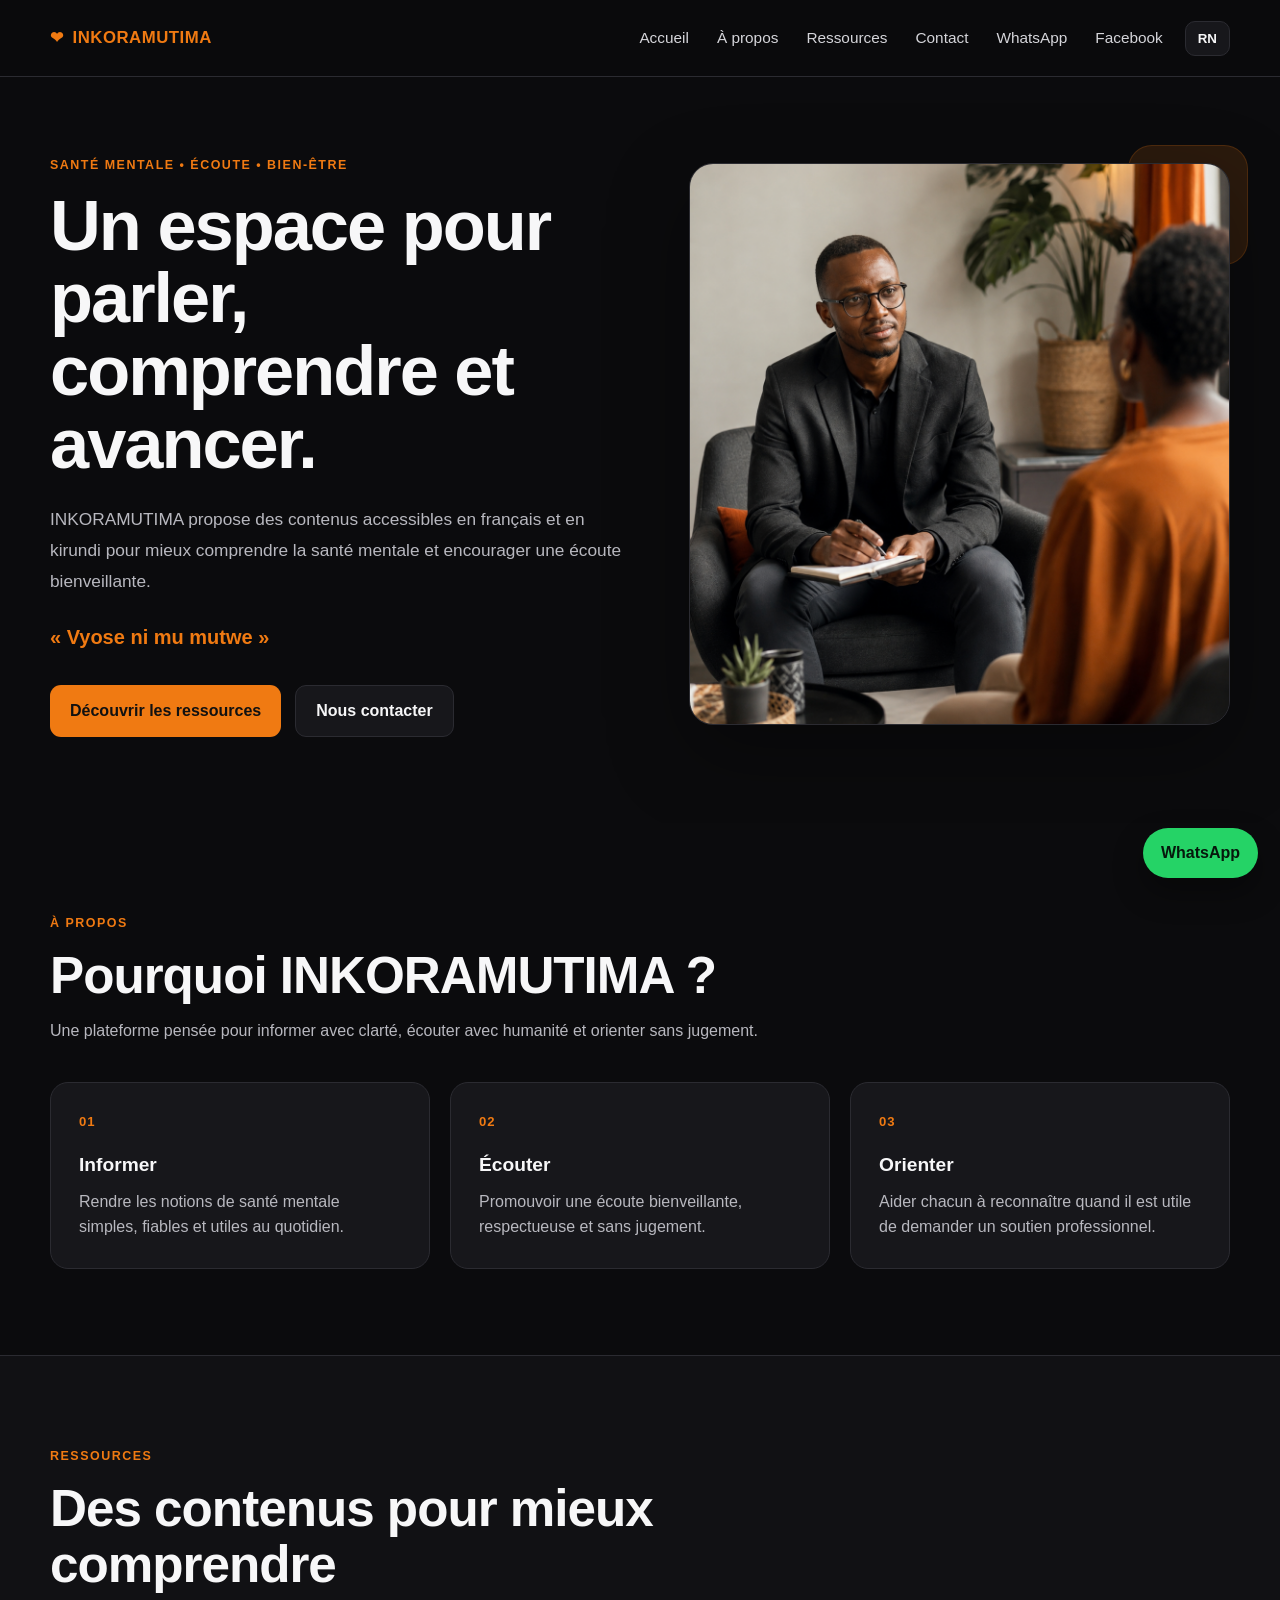
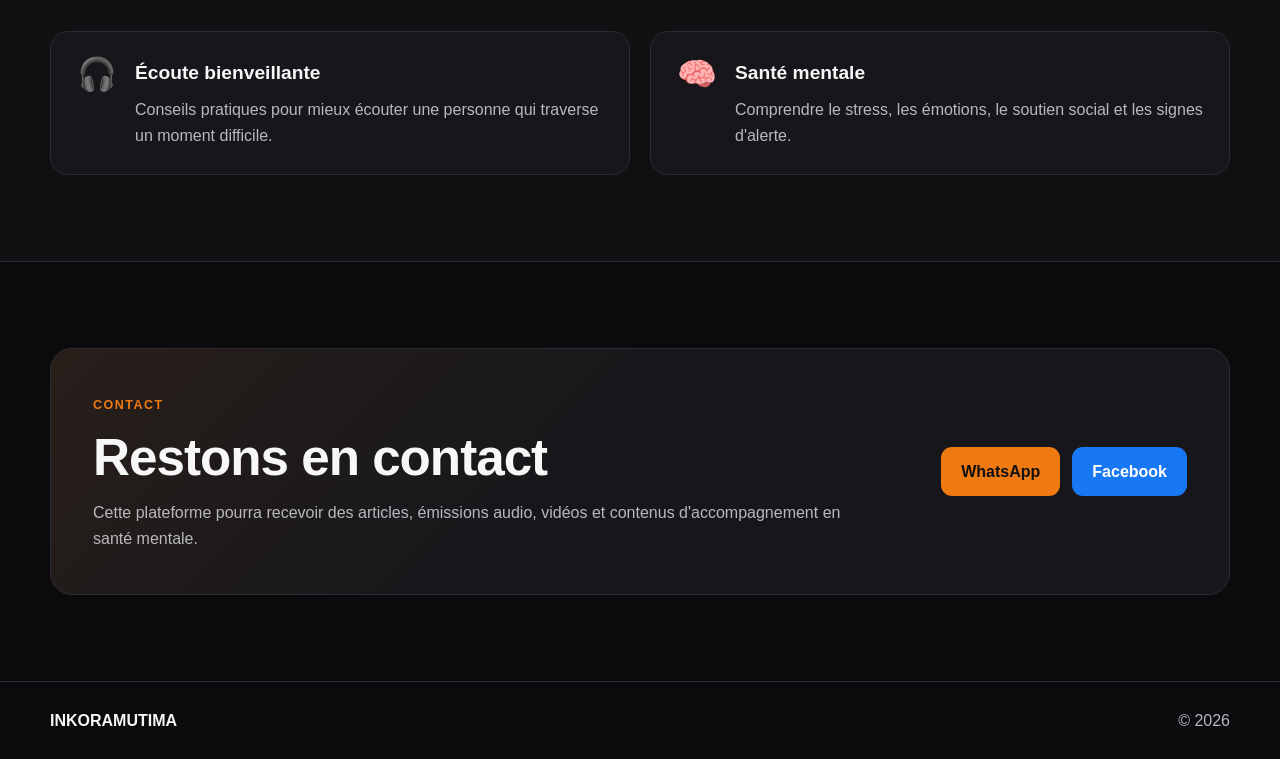
==== commit 1f347ffb: "Add files via upload" ====
--- a/index.html
+++ b/index.html
@@ -26,6 +26,8 @@
         <a href="#apropos" data-fr="À propos" data-rn="Ibitwerekeye">À propos</a>
         <a href="#ressources" data-fr="Ressources" data-rn="Ubumenyi">Ressources</a>
         <a href="#contact" data-fr="Contact" data-rn="Twandikire">Contact</a>
+        <a href="https://wa.me/25776230236?text=Bonjour%20INKORAMUTIMA%2C%20je%20souhaite%20vous%20contacter." target="_blank" rel="noopener noreferrer">WhatsApp</a>
+        <a href="https://www.facebook.com/guy.lionnel.funguro" target="_blank" rel="noopener noreferrer">Facebook</a>
       </nav>
 
       <button id="langToggle" class="lang-btn" type="button">RN</button>
@@ -194,15 +196,33 @@
           </p>
         </div>
 
-        <a class="btn btn-primary"
-           href="mailto:contact@inkoramutima.bi"
-           data-fr="Écrire un message"
-           data-rn="Twandikire">
-          Écrire un message
-        </a>
+        <div class="contact-actions">
+          <a class="btn btn-primary"
+             href="https://wa.me/25776230236?text=Bonjour%20INKORAMUTIMA%2C%20je%20souhaite%20vous%20contacter."
+             target="_blank"
+             rel="noopener noreferrer">
+            WhatsApp
+          </a>
+
+          <a class="btn btn-facebook"
+             href="https://www.facebook.com/guy.lionnel.funguro"
+             target="_blank"
+             rel="noopener noreferrer">
+            Facebook
+          </a>
+        </div>
       </div>
     </section>
   </main>
+
+
+  <a class="whatsapp-float"
+     href="https://wa.me/25776230236?text=Bonjour%20INKORAMUTIMA%2C%20je%20souhaite%20vous%20contacter."
+     target="_blank"
+     rel="noopener noreferrer"
+     aria-label="Contacter INKORAMUTIMA sur WhatsApp">
+    WhatsApp
+  </a>
 
   <footer>
     <div class="container footer-wrap">
--- a/style.css
+++ b/style.css
@@ -41,8 +41,6 @@
   margin-inline: auto;
 }
 
-/* NAVIGATION */
-
 .topbar {
   position: sticky;
   top: 0;
@@ -109,8 +107,6 @@
   padding: 9px 12px;
   margin-left: auto;
 }
-
-/* HERO */
 
 .hero {
   padding: 74px 0 86px;
@@ -237,8 +233,6 @@
   object-position: center;
 }
 
-/* SECTIONS */
-
 .section {
   padding: 86px 0;
 }
@@ -321,8 +315,6 @@
   font-size: 2rem;
   line-height: 1;
 }
-
-/* CONTACT */
 
 .contact-panel {
   display: flex;
@@ -345,8 +337,6 @@
   margin-bottom: 0;
 }
 
-/* FOOTER */
-
 footer {
   border-top: 1px solid var(--line);
 }
@@ -363,8 +353,6 @@
   color: var(--text);
 }
 
-/* TABLET */
-
 @media (max-width: 980px) {
   .hero-grid {
     grid-template-columns: 1fr;
@@ -388,25 +376,48 @@
   }
 }
 
-/* MOBILE */
-
 @media (max-width: 760px) {
   .container {
     width: min(100% - 28px, var(--max));
   }
 
   .nav-wrap {
-    min-height: 68px;
+    min-height: 64px;
+    gap: 12px;
+  }
+
+  .brand {
+    font-size: 0.92rem;
+    gap: 7px;
+    letter-spacing: 0.3px;
+  }
+
+  .brand-mark {
+    font-size: 0.9rem;
   }
 
   .menu-btn {
     display: inline-flex;
+    width: 46px;
+    height: 46px;
+    align-items: center;
+    justify-content: center;
+    padding: 0;
+    margin-left: auto;
+    font-size: 1.1rem;
+  }
+
+  .lang-btn {
+    width: 52px;
+    height: 46px;
+    padding: 0;
+    font-size: 0.95rem;
   }
 
   .nav {
     display: none;
     position: absolute;
-    top: 68px;
+    top: 64px;
     left: 14px;
     right: 14px;
     flex-direction: column;
@@ -432,52 +443,90 @@
     background: var(--panel-2);
   }
 
-  .lang-btn {
-    margin-left: 0;
-  }
-
   .hero {
-    padding: 48px 0 64px;
+    padding: 44px 0 58px;
   }
 
   .hero-grid {
-    gap: 34px;
+    gap: 30px;
+  }
+
+  .eyebrow {
+    margin-bottom: 12px;
+    font-size: 0.72rem;
+    letter-spacing: 1.2px;
   }
 
   h1 {
-    font-size: clamp(2.6rem, 14vw, 4rem);
+    max-width: 100%;
+    margin-bottom: 20px;
+    font-size: clamp(2.35rem, 11.5vw, 3.45rem);
     line-height: 1.02;
-    letter-spacing: -1.5px;
+    letter-spacing: -1.2px;
   }
 
   .lead {
-    font-size: 1rem;
+    font-size: 0.98rem;
+    line-height: 1.72;
+  }
+
+  .slogan {
+    margin-top: 20px;
+    font-size: 1.08rem;
   }
 
   .hero-actions {
     flex-direction: column;
     align-items: stretch;
+    gap: 12px;
+    margin-top: 26px;
   }
 
   .btn {
     width: 100%;
+    min-height: 44px;
+    padding: 10px 16px;
+    border-radius: 10px;
+    font-size: 0.96rem;
   }
 
   .image-accent {
-    top: -10px;
-    right: -6px;
-    width: 90px;
-    height: 90px;
+    top: -8px;
+    right: -4px;
+    width: 82px;
+    height: 82px;
+    border-radius: 20px;
+  }
+
+  .hero-photo {
+    border-radius: 20px;
   }
 
   .hero-photo img {
     height: auto;
     aspect-ratio: 4 / 5;
     object-fit: cover;
+    object-position: center;
   }
 
   .section {
-    padding: 64px 0;
+    padding: 58px 0;
+  }
+
+  .section-heading {
+    margin-bottom: 30px;
+  }
+
+  .section-heading h2,
+  .contact-panel h2 {
+    font-size: clamp(1.9rem, 9.5vw, 2.65rem);
+    line-height: 1.08;
+  }
+
+  .section-heading p,
+  .contact-panel p {
+    font-size: 0.98rem;
+    line-height: 1.7;
   }
 
   .three,
@@ -485,14 +534,114 @@
     grid-template-columns: 1fr;
   }
 
+  .card {
+    padding: 24px;
+  }
+
+  .resource {
+    padding: 22px;
+  }
+
+  .card h3,
+  .resource h3 {
+    font-size: 1.12rem;
+  }
+
   .contact-panel {
     flex-direction: column;
     align-items: stretch;
-    padding: 28px;
+    gap: 24px;
+    padding: 26px;
   }
 
   .footer-wrap {
     flex-direction: column;
     gap: 4px;
-  }
-}
+    padding: 22px 0;
+  }
+}
+
+@media (max-width: 380px) {
+  .container {
+    width: min(100% - 22px, var(--max));
+  }
+
+  .brand {
+    font-size: 0.84rem;
+  }
+
+  .menu-btn {
+    width: 42px;
+    height: 42px;
+  }
+
+  .lang-btn {
+    width: 48px;
+    height: 42px;
+  }
+
+  h1 {
+    font-size: clamp(2.15rem, 11vw, 3rem);
+  }
+
+  .lead {
+    font-size: 0.94rem;
+  }
+
+  .btn {
+    font-size: 0.92rem;
+  }
+}
+
+
+/* SOCIAL LINKS */
+
+.contact-actions {
+  display: flex;
+  flex-wrap: wrap;
+  gap: 12px;
+}
+
+.btn-facebook {
+  background: #1877f2;
+  color: #fff;
+}
+
+.whatsapp-float {
+  position: fixed;
+  right: 22px;
+  bottom: 22px;
+  z-index: 120;
+  display: inline-flex;
+  align-items: center;
+  justify-content: center;
+  min-height: 48px;
+  padding: 12px 18px;
+  border-radius: 999px;
+  background: #25d366;
+  color: #06180c;
+  font-weight: 800;
+  box-shadow: 0 14px 30px rgba(0,0,0,.35);
+}
+
+.whatsapp-float:hover {
+  transform: translateY(-1px);
+}
+
+@media (max-width: 760px) {
+  .contact-actions {
+    flex-direction: column;
+  }
+
+  .contact-actions .btn {
+    width: 100%;
+  }
+
+  .whatsapp-float {
+    right: 14px;
+    bottom: 84px;
+    min-height: 44px;
+    padding: 10px 15px;
+    font-size: .9rem;
+  }
+}
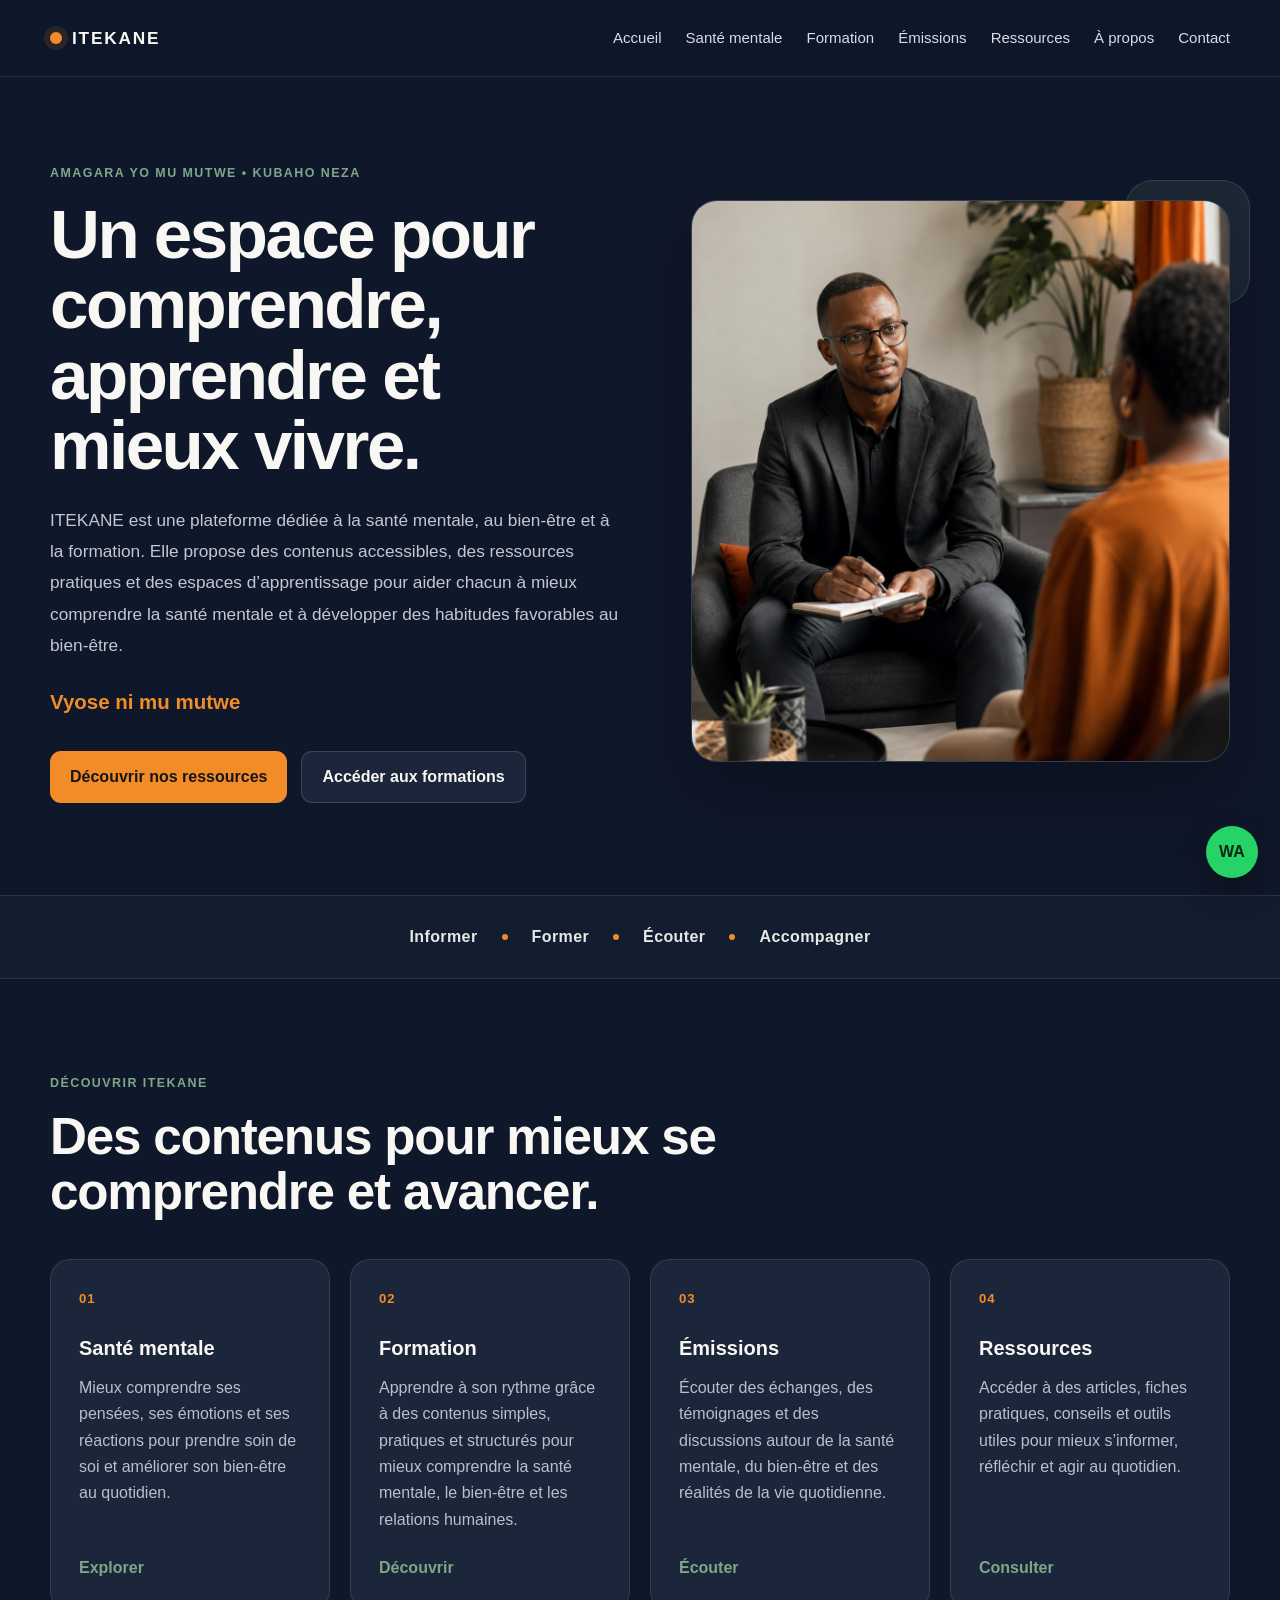
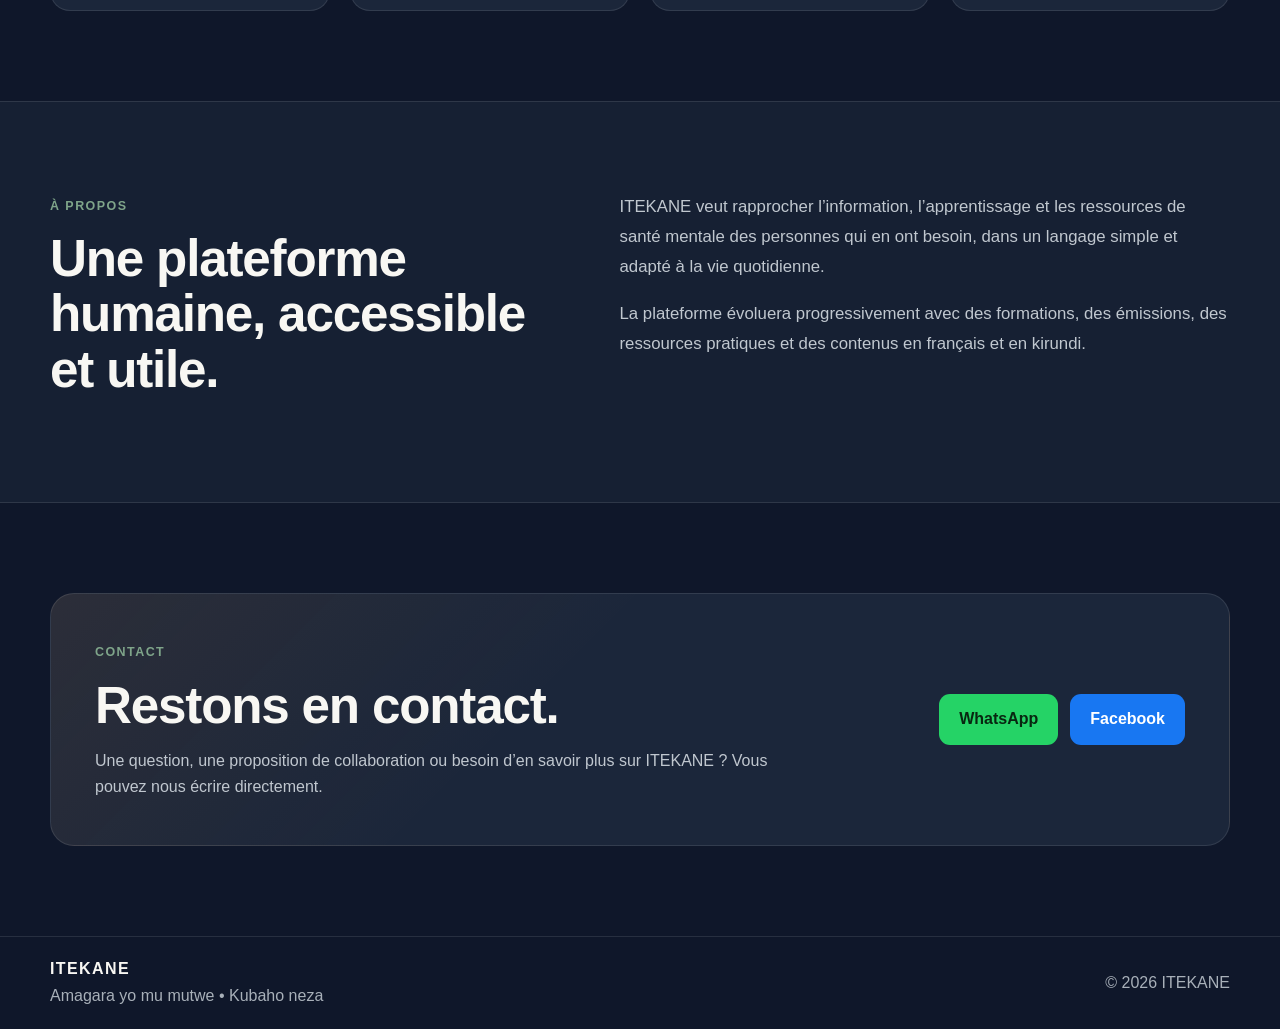
==== commit eceeb7c3: "Add files via upload" ====
--- a/index.html
+++ b/index.html
@@ -3,234 +3,147 @@
 <head>
   <meta charset="UTF-8" />
   <meta name="viewport" content="width=device-width, initial-scale=1.0" />
-  <meta
-    name="description"
-    content="INKORAMUTIMA — plateforme bilingue français-kirundi dédiée à la santé mentale, à l'écoute bienveillante et au bien-être."
-  />
-  <title>INKORAMUTIMA | Santé mentale</title>
+  <meta name="description" content="ITEKANE — Amagara yo mu mutwe • Kubaho neza. Plateforme de santé mentale, formation, émissions et ressources." />
+  <title>ITEKANE | Santé mentale • Formation • Bien-être</title>
   <link rel="stylesheet" href="style.css" />
 </head>
-
 <body>
   <header class="topbar">
     <div class="container nav-wrap">
-      <a class="brand" href="#accueil" aria-label="INKORAMUTIMA accueil">
-        <span class="brand-mark">❤</span>
-        <span>INKORAMUTIMA</span>
+      <a class="brand" href="#accueil" aria-label="Accueil ITEKANE">
+        <span class="brand-dot" aria-hidden="true"></span>
+        <span>ITEKANE</span>
       </a>
 
-      <button class="menu-btn" aria-label="Ouvrir le menu">☰</button>
+      <input type="checkbox" id="menu-toggle" class="menu-toggle" />
+      <label for="menu-toggle" class="menu-button" aria-label="Ouvrir le menu">
+        <span></span><span></span><span></span>
+      </label>
 
-      <nav class="nav" aria-label="Navigation principale">
-        <a href="#accueil" data-fr="Accueil" data-rn="Ahabanza">Accueil</a>
-        <a href="#apropos" data-fr="À propos" data-rn="Ibitwerekeye">À propos</a>
-        <a href="#ressources" data-fr="Ressources" data-rn="Ubumenyi">Ressources</a>
-        <a href="#contact" data-fr="Contact" data-rn="Twandikire">Contact</a>
-        <a href="https://wa.me/25776230236?text=Bonjour%20INKORAMUTIMA%2C%20je%20souhaite%20vous%20contacter." target="_blank" rel="noopener noreferrer">WhatsApp</a>
-        <a href="https://www.facebook.com/guy.lionnel.funguro" target="_blank" rel="noopener noreferrer">Facebook</a>
+      <nav class="nav">
+        <a href="#accueil">Accueil</a>
+        <a href="#sante-mentale">Santé mentale</a>
+        <a href="#formation">Formation</a>
+        <a href="#emissions">Émissions</a>
+        <a href="#ressources">Ressources</a>
+        <a href="#apropos">À propos</a>
+        <a href="#contact">Contact</a>
       </nav>
-
-      <button id="langToggle" class="lang-btn" type="button">RN</button>
     </div>
   </header>
 
   <main>
     <section id="accueil" class="hero">
       <div class="container hero-grid">
-
         <div class="hero-copy">
-          <p class="eyebrow"
-             data-fr="Santé mentale • Écoute • Bien-être"
-             data-rn="Amagara yo mu mutwe • Kwumviriza • Kumererwa neza">
-            Santé mentale • Écoute • Bien-être
+          <p class="eyebrow">Amagara yo mu mutwe • Kubaho neza</p>
+          <h1>Un espace pour comprendre, apprendre et mieux vivre.</h1>
+          <p class="lead">
+            ITEKANE est une plateforme dédiée à la santé mentale, au bien-être et à la formation.
+            Elle propose des contenus accessibles, des ressources pratiques et des espaces
+            d’apprentissage pour aider chacun à mieux comprendre la santé mentale et à développer
+            des habitudes favorables au bien-être.
           </p>
-
-          <h1
-            data-fr="Un espace pour parler, comprendre et avancer."
-            data-rn="Ikibanza co kuvuga, gutahura no gutera imbere.">
-            Un espace pour parler, comprendre et avancer.
-          </h1>
-
-          <p class="lead"
-             data-fr="INKORAMUTIMA propose des contenus accessibles en français et en kirundi pour mieux comprendre la santé mentale et encourager une écoute bienveillante."
-             data-rn="INKORAMUTIMA itanga amakuru mu gifaransa no mu kirundi kugira dufashe gutahura amagara yo mu mutwe no guteza imbere ugutega amatwi mu burwaneza.">
-            INKORAMUTIMA propose des contenus accessibles en français et en kirundi pour mieux comprendre la santé mentale et encourager une écoute bienveillante.
-          </p>
-
-          <p class="slogan">« Vyose ni mu mutwe »</p>
-
+          <p class="slogan">Vyose ni mu mutwe</p>
           <div class="hero-actions">
-            <a class="btn btn-primary"
-               href="#ressources"
-               data-fr="Découvrir les ressources"
-               data-rn="Raba ubumenyi">
-              Découvrir les ressources
-            </a>
-
-            <a class="btn btn-secondary"
-               href="#contact"
-               data-fr="Nous contacter"
-               data-rn="Twandikire">
-              Nous contacter
-            </a>
+            <a class="btn btn-primary" href="#ressources">Découvrir nos ressources</a>
+            <a class="btn btn-secondary" href="#formation">Accéder aux formations</a>
           </div>
         </div>
 
         <div class="hero-visual">
           <div class="image-accent" aria-hidden="true"></div>
           <figure class="hero-photo">
-            <img
-              src="Plateforme-picture.png"
-              alt="Scène d'écoute bienveillante pour INKORAMUTIMA"
-            />
+            <img src="Plateforme-picture.png" alt="Écoute bienveillante et santé mentale" />
           </figure>
         </div>
-
       </div>
     </section>
 
-    <section id="apropos" class="section">
+    <section class="values-strip" aria-label="Valeurs ITEKANE">
+      <div class="container values">
+        <span>Informer</span><i></i><span>Former</span><i></i><span>Écouter</span><i></i><span>Accompagner</span>
+      </div>
+    </section>
+
+    <section id="sante-mentale" class="section">
       <div class="container">
         <div class="section-heading">
-          <span data-fr="À propos" data-rn="Ibitwerekeye">À propos</span>
-          <h2
-            data-fr="Pourquoi INKORAMUTIMA ?"
-            data-rn="Kubera iki INKORAMUTIMA ?">
-            Pourquoi INKORAMUTIMA ?
-          </h2>
-          <p
-            data-fr="Une plateforme pensée pour informer avec clarté, écouter avec humanité et orienter sans jugement."
-            data-rn="Urubuga rwagenewe gutanga amakuru atomoye, kwumviriza mu burwaneza no kwerekeza ata gucira urubanza.">
-            Une plateforme pensée pour informer avec clarté, écouter avec humanité et orienter sans jugement.
-          </p>
+          <span>Découvrir ITEKANE</span>
+          <h2>Des contenus pour mieux se comprendre et avancer.</h2>
         </div>
 
-        <div class="grid three">
+        <div class="grid four">
           <article class="card">
-            <div class="card-icon">01</div>
-            <h3 data-fr="Informer" data-rn="Kumenyesha">Informer</h3>
-            <p>
-              Rendre les notions de santé mentale simples, fiables et utiles au quotidien.
-            </p>
+            <div class="card-number">01</div>
+            <h3>Santé mentale</h3>
+            <p>Mieux comprendre ses pensées, ses émotions et ses réactions pour prendre soin de soi et améliorer son bien-être au quotidien.</p>
+            <a class="card-link" href="#sante-mentale">Explorer</a>
           </article>
 
-          <article class="card">
-            <div class="card-icon">02</div>
-            <h3 data-fr="Écouter" data-rn="Kwumviriza">Écouter</h3>
-            <p>
-              Promouvoir une écoute bienveillante, respectueuse et sans jugement.
-            </p>
+          <article id="formation" class="card">
+            <div class="card-number">02</div>
+            <h3>Formation</h3>
+            <p>Apprendre à son rythme grâce à des contenus simples, pratiques et structurés pour mieux comprendre la santé mentale, le bien-être et les relations humaines.</p>
+            <a class="card-link" href="#formation">Découvrir</a>
           </article>
 
-          <article class="card">
-            <div class="card-icon">03</div>
-            <h3 data-fr="Orienter" data-rn="Kwerekeza">Orienter</h3>
-            <p>
-              Aider chacun à reconnaître quand il est utile de demander un soutien professionnel.
-            </p>
+          <article id="emissions" class="card">
+            <div class="card-number">03</div>
+            <h3>Émissions</h3>
+            <p>Écouter des échanges, des témoignages et des discussions autour de la santé mentale, du bien-être et des réalités de la vie quotidienne.</p>
+            <a class="card-link" href="#emissions">Écouter</a>
+          </article>
+
+          <article id="ressources" class="card">
+            <div class="card-number">04</div>
+            <h3>Ressources</h3>
+            <p>Accéder à des articles, fiches pratiques, conseils et outils utiles pour mieux s’informer, réfléchir et agir au quotidien.</p>
+            <a class="card-link" href="#ressources">Consulter</a>
           </article>
         </div>
       </div>
     </section>
 
-    <section id="ressources" class="section section-dark">
-      <div class="container">
-        <div class="section-heading">
-          <span data-fr="Ressources" data-rn="Ubumenyi">Ressources</span>
-          <h2
-            data-fr="Des contenus pour mieux comprendre"
-            data-rn="Ubumenyi bwo gufasha gutahura neza">
-            Des contenus pour mieux comprendre
-          </h2>
+    <section id="apropos" class="section section-soft">
+      <div class="container about-grid">
+        <div>
+          <span class="section-kicker">À propos</span>
+          <h2>Une plateforme humaine, accessible et utile.</h2>
         </div>
-
-        <div class="grid two">
-          <article class="resource">
-            <div class="resource-icon">🎧</div>
-            <div>
-              <h3
-                data-fr="Écoute bienveillante"
-                data-rn="Gitega amatwi mu burwaneza">
-                Écoute bienveillante
-              </h3>
-              <p>
-                Conseils pratiques pour mieux écouter une personne qui traverse un moment difficile.
-              </p>
-            </div>
-          </article>
-
-          <article class="resource">
-            <div class="resource-icon">🧠</div>
-            <div>
-              <h3
-                data-fr="Santé mentale"
-                data-rn="Amagara yo mu mutwe">
-                Santé mentale
-              </h3>
-              <p>
-                Comprendre le stress, les émotions, le soutien social et les signes d'alerte.
-              </p>
-            </div>
-          </article>
+        <div class="about-copy">
+          <p>ITEKANE veut rapprocher l’information, l’apprentissage et les ressources de santé mentale des personnes qui en ont besoin, dans un langage simple et adapté à la vie quotidienne.</p>
+          <p>La plateforme évoluera progressivement avec des formations, des émissions, des ressources pratiques et des contenus en français et en kirundi.</p>
         </div>
       </div>
     </section>
 
     <section id="contact" class="section">
       <div class="container contact-panel">
-        <div>
-          <span class="contact-label"
-                data-fr="Contact"
-                data-rn="Twandikire">
-            Contact
-          </span>
-
-          <h2
-            data-fr="Restons en contact"
-            data-rn="Tugume duhanahana amakuru">
-            Restons en contact
-          </h2>
-
-          <p>
-            Cette plateforme pourra recevoir des articles, émissions audio, vidéos et contenus d'accompagnement en santé mentale.
-          </p>
+        <div class="contact-copy">
+          <span class="section-kicker">Contact</span>
+          <h2>Restons en contact.</h2>
+          <p>Une question, une proposition de collaboration ou besoin d’en savoir plus sur ITEKANE ? Vous pouvez nous écrire directement.</p>
         </div>
 
         <div class="contact-actions">
-          <a class="btn btn-primary"
-             href="https://wa.me/25776230236?text=Bonjour%20INKORAMUTIMA%2C%20je%20souhaite%20vous%20contacter."
-             target="_blank"
-             rel="noopener noreferrer">
-            WhatsApp
-          </a>
-
-          <a class="btn btn-facebook"
-             href="https://www.facebook.com/guy.lionnel.funguro"
-             target="_blank"
-             rel="noopener noreferrer">
-            Facebook
-          </a>
+          <a class="btn btn-whatsapp" href="https://wa.me/25776230236?text=Bonjour%20ITEKANE%2C%20je%20souhaite%20vous%20contacter." target="_blank" rel="noopener noreferrer">WhatsApp</a>
+          <a class="btn btn-facebook" href="https://www.facebook.com/guy.lionnel.funguro" target="_blank" rel="noopener noreferrer">Facebook</a>
         </div>
       </div>
     </section>
   </main>
 
-
-  <a class="whatsapp-float"
-     href="https://wa.me/25776230236?text=Bonjour%20INKORAMUTIMA%2C%20je%20souhaite%20vous%20contacter."
-     target="_blank"
-     rel="noopener noreferrer"
-     aria-label="Contacter INKORAMUTIMA sur WhatsApp">
-    WhatsApp
-  </a>
+  <a class="whatsapp-float" href="https://wa.me/25776230236?text=Bonjour%20ITEKANE%2C%20je%20souhaite%20vous%20contacter." target="_blank" rel="noopener noreferrer" aria-label="Contacter ITEKANE sur WhatsApp">WA</a>
 
   <footer>
     <div class="container footer-wrap">
-      <strong>INKORAMUTIMA</strong>
-      <span>© 2026</span>
+      <div>
+        <strong>ITEKANE</strong>
+        <span>Amagara yo mu mutwe • Kubaho neza</span>
+      </div>
+      <span>© 2026 ITEKANE</span>
     </div>
   </footer>
-
-  <script src="script.js"></script>
 </body>
 </html>
--- a/style.css
+++ b/style.css
@@ -1,647 +1 @@
-* {
-  box-sizing: border-box;
-}
-
-html {
-  scroll-behavior: smooth;
-}
-
-:root {
-  --bg: #0b0b0d;
-  --bg-soft: #111114;
-  --panel: #17171b;
-  --panel-2: #1d1d22;
-  --text: #f7f7f8;
-  --muted: #b8b8bf;
-  --orange: #f07a12;
-  --orange-soft: rgba(240, 122, 18, 0.14);
-  --line: #2b2b31;
-  --max: 1180px;
-}
-
-body {
-  margin: 0;
-  font-family: Arial, Helvetica, sans-serif;
-  background: var(--bg);
-  color: var(--text);
-  line-height: 1.6;
-}
-
-img {
-  max-width: 100%;
-}
-
-a {
-  color: inherit;
-  text-decoration: none;
-}
-
-.container {
-  width: min(var(--max), calc(100% - 40px));
-  margin-inline: auto;
-}
-
-.topbar {
-  position: sticky;
-  top: 0;
-  z-index: 100;
-  background: rgba(11, 11, 13, 0.94);
-  border-bottom: 1px solid var(--line);
-  backdrop-filter: blur(12px);
-}
-
-.nav-wrap {
-  min-height: 76px;
-  display: flex;
-  align-items: center;
-  gap: 22px;
-}
-
-.brand {
-  display: inline-flex;
-  align-items: center;
-  gap: 9px;
-  font-size: 1.05rem;
-  font-weight: 800;
-  letter-spacing: 0.5px;
-  color: var(--orange);
-}
-
-.brand-mark {
-  font-size: 1rem;
-}
-
-.nav {
-  display: flex;
-  align-items: center;
-  gap: 28px;
-  margin-left: auto;
-}
-
-.nav a {
-  color: #d5d5da;
-  font-size: 0.96rem;
-  transition: 0.2s ease;
-}
-
-.nav a:hover {
-  color: var(--orange);
-}
-
-.lang-btn,
-.menu-btn {
-  border: 1px solid var(--line);
-  background: var(--panel);
-  color: var(--text);
-  border-radius: 10px;
-  font-weight: 700;
-  cursor: pointer;
-}
-
-.lang-btn {
-  padding: 9px 12px;
-}
-
-.menu-btn {
-  display: none;
-  padding: 9px 12px;
-  margin-left: auto;
-}
-
-.hero {
-  padding: 74px 0 86px;
-  overflow: hidden;
-}
-
-.hero-grid {
-  display: grid;
-  grid-template-columns: minmax(0, 1.03fr) minmax(390px, 0.97fr);
-  align-items: center;
-  gap: 64px;
-}
-
-.hero-copy {
-  max-width: 650px;
-}
-
-.eyebrow,
-.section-heading > span,
-.contact-label {
-  display: inline-block;
-  margin-bottom: 14px;
-  color: var(--orange);
-  font-size: 0.78rem;
-  font-weight: 800;
-  letter-spacing: 1.5px;
-  text-transform: uppercase;
-}
-
-h1,
-h2,
-h3,
-p {
-  margin-top: 0;
-}
-
-h1 {
-  margin-bottom: 24px;
-  max-width: 720px;
-  font-size: clamp(2.7rem, 5.5vw, 4.9rem);
-  line-height: 1.03;
-  letter-spacing: -2px;
-}
-
-.lead {
-  max-width: 650px;
-  margin-bottom: 0;
-  color: var(--muted);
-  font-size: 1.08rem;
-  line-height: 1.8;
-}
-
-.slogan {
-  margin: 24px 0 0;
-  color: var(--orange);
-  font-size: 1.25rem;
-  font-weight: 800;
-}
-
-.hero-actions {
-  display: flex;
-  flex-wrap: wrap;
-  gap: 14px;
-  margin-top: 32px;
-}
-
-.btn {
-  display: inline-flex;
-  align-items: center;
-  justify-content: center;
-  min-height: 48px;
-  padding: 12px 20px;
-  border-radius: 11px;
-  font-weight: 800;
-  transition: 0.2s ease;
-}
-
-.btn-primary {
-  background: var(--orange);
-  color: #111;
-}
-
-.btn-primary:hover {
-  transform: translateY(-1px);
-}
-
-.btn-secondary {
-  border: 1px solid var(--line);
-  background: var(--panel);
-  color: var(--text);
-}
-
-.hero-visual {
-  position: relative;
-}
-
-.image-accent {
-  position: absolute;
-  top: -18px;
-  right: -18px;
-  width: 120px;
-  height: 120px;
-  border-radius: 24px;
-  background: var(--orange-soft);
-  border: 1px solid rgba(240, 122, 18, 0.18);
-}
-
-.hero-photo {
-  position: relative;
-  z-index: 2;
-  margin: 0;
-  overflow: hidden;
-  border-radius: 24px;
-  border: 1px solid var(--line);
-  background: var(--panel);
-  box-shadow: 0 28px 80px rgba(0, 0, 0, 0.34);
-}
-
-.hero-photo img {
-  display: block;
-  width: 100%;
-  height: 560px;
-  object-fit: cover;
-  object-position: center;
-}
-
-.section {
-  padding: 86px 0;
-}
-
-.section-dark {
-  background: var(--bg-soft);
-  border-top: 1px solid var(--line);
-  border-bottom: 1px solid var(--line);
-}
-
-.section-heading {
-  max-width: 760px;
-  margin-bottom: 38px;
-}
-
-.section-heading h2,
-.contact-panel h2 {
-  margin-bottom: 14px;
-  font-size: clamp(2rem, 4vw, 3.2rem);
-  line-height: 1.1;
-  letter-spacing: -1px;
-}
-
-.section-heading p,
-.contact-panel p {
-  color: var(--muted);
-}
-
-.grid {
-  display: grid;
-  gap: 20px;
-}
-
-.three {
-  grid-template-columns: repeat(3, 1fr);
-}
-
-.two {
-  grid-template-columns: repeat(2, 1fr);
-}
-
-.card,
-.resource {
-  border: 1px solid var(--line);
-  background: var(--panel);
-  border-radius: 18px;
-}
-
-.card {
-  padding: 28px;
-}
-
-.card-icon {
-  margin-bottom: 18px;
-  color: var(--orange);
-  font-size: 0.82rem;
-  font-weight: 800;
-  letter-spacing: 1px;
-}
-
-.card h3,
-.resource h3 {
-  margin-bottom: 8px;
-  font-size: 1.2rem;
-}
-
-.card p,
-.resource p {
-  margin-bottom: 0;
-  color: var(--muted);
-}
-
-.resource {
-  display: flex;
-  gap: 18px;
-  padding: 26px;
-}
-
-.resource-icon {
-  font-size: 2rem;
-  line-height: 1;
-}
-
-.contact-panel {
-  display: flex;
-  align-items: center;
-  justify-content: space-between;
-  gap: 40px;
-  padding: 42px;
-  border: 1px solid var(--line);
-  border-radius: 22px;
-  background:
-    linear-gradient(135deg, rgba(240,122,18,.08), transparent 45%),
-    var(--panel);
-}
-
-.contact-panel > div {
-  max-width: 760px;
-}
-
-.contact-panel p {
-  margin-bottom: 0;
-}
-
-footer {
-  border-top: 1px solid var(--line);
-}
-
-.footer-wrap {
-  display: flex;
-  justify-content: space-between;
-  gap: 20px;
-  padding: 26px 0;
-  color: var(--muted);
-}
-
-.footer-wrap strong {
-  color: var(--text);
-}
-
-@media (max-width: 980px) {
-  .hero-grid {
-    grid-template-columns: 1fr;
-    gap: 42px;
-  }
-
-  .hero-copy {
-    max-width: 760px;
-  }
-
-  .hero-visual {
-    max-width: 760px;
-  }
-
-  .hero-photo img {
-    height: 520px;
-  }
-
-  .three {
-    grid-template-columns: 1fr 1fr;
-  }
-}
-
-@media (max-width: 760px) {
-  .container {
-    width: min(100% - 28px, var(--max));
-  }
-
-  .nav-wrap {
-    min-height: 64px;
-    gap: 12px;
-  }
-
-  .brand {
-    font-size: 0.92rem;
-    gap: 7px;
-    letter-spacing: 0.3px;
-  }
-
-  .brand-mark {
-    font-size: 0.9rem;
-  }
-
-  .menu-btn {
-    display: inline-flex;
-    width: 46px;
-    height: 46px;
-    align-items: center;
-    justify-content: center;
-    padding: 0;
-    margin-left: auto;
-    font-size: 1.1rem;
-  }
-
-  .lang-btn {
-    width: 52px;
-    height: 46px;
-    padding: 0;
-    font-size: 0.95rem;
-  }
-
-  .nav {
-    display: none;
-    position: absolute;
-    top: 64px;
-    left: 14px;
-    right: 14px;
-    flex-direction: column;
-    align-items: stretch;
-    gap: 0;
-    padding: 10px;
-    border: 1px solid var(--line);
-    border-radius: 14px;
-    background: var(--panel);
-    box-shadow: 0 20px 40px rgba(0,0,0,.35);
-  }
-
-  .nav.open {
-    display: flex;
-  }
-
-  .nav a {
-    padding: 12px;
-    border-radius: 9px;
-  }
-
-  .nav a:hover {
-    background: var(--panel-2);
-  }
-
-  .hero {
-    padding: 44px 0 58px;
-  }
-
-  .hero-grid {
-    gap: 30px;
-  }
-
-  .eyebrow {
-    margin-bottom: 12px;
-    font-size: 0.72rem;
-    letter-spacing: 1.2px;
-  }
-
-  h1 {
-    max-width: 100%;
-    margin-bottom: 20px;
-    font-size: clamp(2.35rem, 11.5vw, 3.45rem);
-    line-height: 1.02;
-    letter-spacing: -1.2px;
-  }
-
-  .lead {
-    font-size: 0.98rem;
-    line-height: 1.72;
-  }
-
-  .slogan {
-    margin-top: 20px;
-    font-size: 1.08rem;
-  }
-
-  .hero-actions {
-    flex-direction: column;
-    align-items: stretch;
-    gap: 12px;
-    margin-top: 26px;
-  }
-
-  .btn {
-    width: 100%;
-    min-height: 44px;
-    padding: 10px 16px;
-    border-radius: 10px;
-    font-size: 0.96rem;
-  }
-
-  .image-accent {
-    top: -8px;
-    right: -4px;
-    width: 82px;
-    height: 82px;
-    border-radius: 20px;
-  }
-
-  .hero-photo {
-    border-radius: 20px;
-  }
-
-  .hero-photo img {
-    height: auto;
-    aspect-ratio: 4 / 5;
-    object-fit: cover;
-    object-position: center;
-  }
-
-  .section {
-    padding: 58px 0;
-  }
-
-  .section-heading {
-    margin-bottom: 30px;
-  }
-
-  .section-heading h2,
-  .contact-panel h2 {
-    font-size: clamp(1.9rem, 9.5vw, 2.65rem);
-    line-height: 1.08;
-  }
-
-  .section-heading p,
-  .contact-panel p {
-    font-size: 0.98rem;
-    line-height: 1.7;
-  }
-
-  .three,
-  .two {
-    grid-template-columns: 1fr;
-  }
-
-  .card {
-    padding: 24px;
-  }
-
-  .resource {
-    padding: 22px;
-  }
-
-  .card h3,
-  .resource h3 {
-    font-size: 1.12rem;
-  }
-
-  .contact-panel {
-    flex-direction: column;
-    align-items: stretch;
-    gap: 24px;
-    padding: 26px;
-  }
-
-  .footer-wrap {
-    flex-direction: column;
-    gap: 4px;
-    padding: 22px 0;
-  }
-}
-
-@media (max-width: 380px) {
-  .container {
-    width: min(100% - 22px, var(--max));
-  }
-
-  .brand {
-    font-size: 0.84rem;
-  }
-
-  .menu-btn {
-    width: 42px;
-    height: 42px;
-  }
-
-  .lang-btn {
-    width: 48px;
-    height: 42px;
-  }
-
-  h1 {
-    font-size: clamp(2.15rem, 11vw, 3rem);
-  }
-
-  .lead {
-    font-size: 0.94rem;
-  }
-
-  .btn {
-    font-size: 0.92rem;
-  }
-}
-
-
-/* SOCIAL LINKS */
-
-.contact-actions {
-  display: flex;
-  flex-wrap: wrap;
-  gap: 12px;
-}
-
-.btn-facebook {
-  background: #1877f2;
-  color: #fff;
-}
-
-.whatsapp-float {
-  position: fixed;
-  right: 22px;
-  bottom: 22px;
-  z-index: 120;
-  display: inline-flex;
-  align-items: center;
-  justify-content: center;
-  min-height: 48px;
-  padding: 12px 18px;
-  border-radius: 999px;
-  background: #25d366;
-  color: #06180c;
-  font-weight: 800;
-  box-shadow: 0 14px 30px rgba(0,0,0,.35);
-}
-
-.whatsapp-float:hover {
-  transform: translateY(-1px);
-}
-
-@media (max-width: 760px) {
-  .contact-actions {
-    flex-direction: column;
-  }
-
-  .contact-actions .btn {
-    width: 100%;
-  }
-
-  .whatsapp-float {
-    right: 14px;
-    bottom: 84px;
-    min-height: 44px;
-    padding: 10px 15px;
-    font-size: .9rem;
-  }
-}
+*{box-sizing:border-box}html{scroll-behavior:smooth}:root{--navy:#0F172A;--navy-soft:#162033;--navy-card:#1B263A;--orange:#F28C28;--sage:#7FA58A;--cream:#F8F7F3;--muted:#A8B0B9;--line:rgba(255,255,255,.10);--shadow:0 28px 70px rgba(0,0,0,.28);--max:1180px}body{margin:0;font-family:Arial,Helvetica,sans-serif;background:var(--navy);color:var(--cream);line-height:1.65}img{max-width:100%}a{color:inherit;text-decoration:none}.container{width:min(var(--max),calc(100% - 40px));margin-inline:auto}.topbar{position:sticky;top:0;z-index:100;background:rgba(15,23,42,.94);border-bottom:1px solid var(--line);backdrop-filter:blur(14px)}.nav-wrap{min-height:76px;display:flex;align-items:center;gap:22px}.brand{display:inline-flex;align-items:center;gap:10px;color:var(--cream);font-size:1.08rem;font-weight:900;letter-spacing:1.8px}.brand-dot{width:12px;height:12px;border-radius:50%;background:var(--orange);box-shadow:0 0 0 6px rgba(242,140,40,.12)}.nav{display:flex;align-items:center;gap:24px;margin-left:auto}.nav a{color:#d8dde4;font-size:.94rem;transition:.2s ease}.nav a:hover{color:var(--orange)}.menu-toggle,.menu-button{display:none}.hero{padding:82px 0 92px;overflow:hidden}.hero-grid{display:grid;grid-template-columns:minmax(0,1.03fr) minmax(390px,.97fr);gap:68px;align-items:center}.eyebrow,.section-kicker,.section-heading>span{display:inline-block;margin:0 0 15px;color:var(--sage);font-size:.78rem;font-weight:900;letter-spacing:1.45px;text-transform:uppercase}h1,h2,h3,p{margin-top:0}h1{max-width:720px;margin-bottom:24px;font-size:clamp(2.9rem,5.4vw,5rem);line-height:1.02;letter-spacing:-2.5px}.lead{max-width:660px;margin-bottom:0;color:#c3c8cf;font-size:1.08rem;line-height:1.82}.slogan{margin:23px 0 0;color:var(--orange);font-size:1.28rem;font-weight:900}.hero-actions{display:flex;flex-wrap:wrap;gap:14px;margin-top:32px}.btn{display:inline-flex;align-items:center;justify-content:center;min-height:48px;padding:12px 20px;border-radius:11px;font-weight:850;transition:.2s ease}.btn:hover{transform:translateY(-1px)}.btn-primary{background:var(--orange);color:#161616}.btn-secondary{border:1px solid rgba(255,255,255,.14);background:var(--navy-card);color:var(--cream)}.hero-visual{position:relative}.image-accent{position:absolute;top:-20px;right:-20px;width:125px;height:125px;border-radius:28px;background:rgba(127,165,138,.12);border:1px solid rgba(127,165,138,.22)}.hero-photo{position:relative;z-index:2;margin:0;overflow:hidden;border-radius:26px;border:1px solid rgba(255,255,255,.11);box-shadow:var(--shadow);background:var(--navy-card)}.hero-photo img{display:block;width:100%;height:560px;object-fit:cover;object-position:center}.values-strip{border-top:1px solid var(--line);border-bottom:1px solid var(--line);background:#121d30}.values{min-height:82px;display:flex;align-items:center;justify-content:center;gap:24px;color:#e8e9e6;font-weight:800;letter-spacing:.4px}.values i{width:6px;height:6px;border-radius:50%;background:var(--orange)}.section{padding:90px 0}.section-heading{max-width:760px;margin-bottom:40px}.section-heading h2,.about-grid h2,.contact-panel h2{margin-bottom:15px;font-size:clamp(2rem,4vw,3.25rem);line-height:1.08;letter-spacing:-1.2px}.grid{display:grid;gap:20px}.four{grid-template-columns:repeat(4,1fr)}.card{min-height:330px;display:flex;flex-direction:column;padding:28px;border:1px solid var(--line);border-radius:20px;background:var(--navy-card)}.card-number{margin-bottom:22px;color:var(--orange);font-size:.82rem;font-weight:900;letter-spacing:1px}.card h3{margin-bottom:10px;font-size:1.25rem}.card p{margin-bottom:22px;color:#b8c0ca}.card-link{margin-top:auto;color:var(--sage);font-weight:850}.section-soft{background:var(--navy-soft);border-top:1px solid var(--line);border-bottom:1px solid var(--line)}.about-grid{display:grid;grid-template-columns:.9fr 1.1fr;gap:70px;align-items:start}.about-copy p{color:#c0c7cf;font-size:1.05rem;line-height:1.8}.contact-panel{display:flex;align-items:center;justify-content:space-between;gap:46px;padding:44px;border:1px solid var(--line);border-radius:24px;background:linear-gradient(135deg,rgba(242,140,40,.08),transparent 42%),var(--navy-card)}.contact-copy{max-width:720px}.contact-copy p{margin-bottom:0;color:#c0c7cf}.contact-actions{display:flex;flex-wrap:wrap;gap:12px}.btn-whatsapp{background:#25D366;color:#082711}.btn-facebook{background:#1877F2;color:white}.whatsapp-float{position:fixed;right:22px;bottom:22px;z-index:120;width:52px;height:52px;display:inline-flex;align-items:center;justify-content:center;border-radius:50%;background:#25D366;color:#082711;font-weight:900;box-shadow:0 15px 35px rgba(0,0,0,.33)}footer{border-top:1px solid var(--line)}.footer-wrap{min-height:92px;display:flex;align-items:center;justify-content:space-between;gap:24px;color:var(--muted)}.footer-wrap>div{display:flex;flex-direction:column}.footer-wrap strong{color:var(--cream);letter-spacing:1.4px}@media(max-width:1000px){.nav{gap:16px}.hero-grid{grid-template-columns:1fr;gap:44px}.hero-visual{max-width:760px}.hero-photo img{height:520px}.four{grid-template-columns:repeat(2,1fr)}}@media(max-width:760px){.container{width:min(100% - 28px,var(--max))}.nav-wrap{min-height:66px}.brand{font-size:.96rem}.menu-button{display:flex;width:44px;height:44px;margin-left:auto;align-items:center;justify-content:center;flex-direction:column;gap:5px;border:1px solid var(--line);border-radius:10px;background:var(--navy-card);cursor:pointer}.menu-button span{width:19px;height:2px;background:var(--cream);border-radius:2px}.nav{display:none;position:absolute;top:66px;left:14px;right:14px;flex-direction:column;align-items:stretch;gap:0;margin-left:0;padding:10px;border:1px solid var(--line);border-radius:14px;background:var(--navy-card);box-shadow:0 20px 42px rgba(0,0,0,.35)}.nav a{padding:12px;border-radius:9px}.menu-toggle:checked~.nav{display:flex}.hero{padding:48px 0 62px}.hero-grid{gap:34px}h1{font-size:clamp(2.45rem,11.5vw,3.55rem);letter-spacing:-1.4px}.lead{font-size:.98rem;line-height:1.72}.slogan{font-size:1.08rem}.hero-actions{flex-direction:column}.btn{width:100%;min-height:44px}.image-accent{top:-10px;right:-5px;width:86px;height:86px}.hero-photo{border-radius:20px}.hero-photo img{height:auto;aspect-ratio:4/5}.values{min-height:auto;padding:20px 0;flex-wrap:wrap;gap:12px 16px;font-size:.9rem}.section{padding:62px 0}.four{grid-template-columns:1fr}.card{min-height:auto;padding:24px}.about-grid{grid-template-columns:1fr;gap:20px}.contact-panel{flex-direction:column;align-items:stretch;gap:28px;padding:28px}.contact-actions{flex-direction:column}.whatsapp-float{right:14px;bottom:18px;width:48px;height:48px}.footer-wrap{min-height:auto;padding:24px 0;flex-direction:column;align-items:flex-start;gap:10px}}
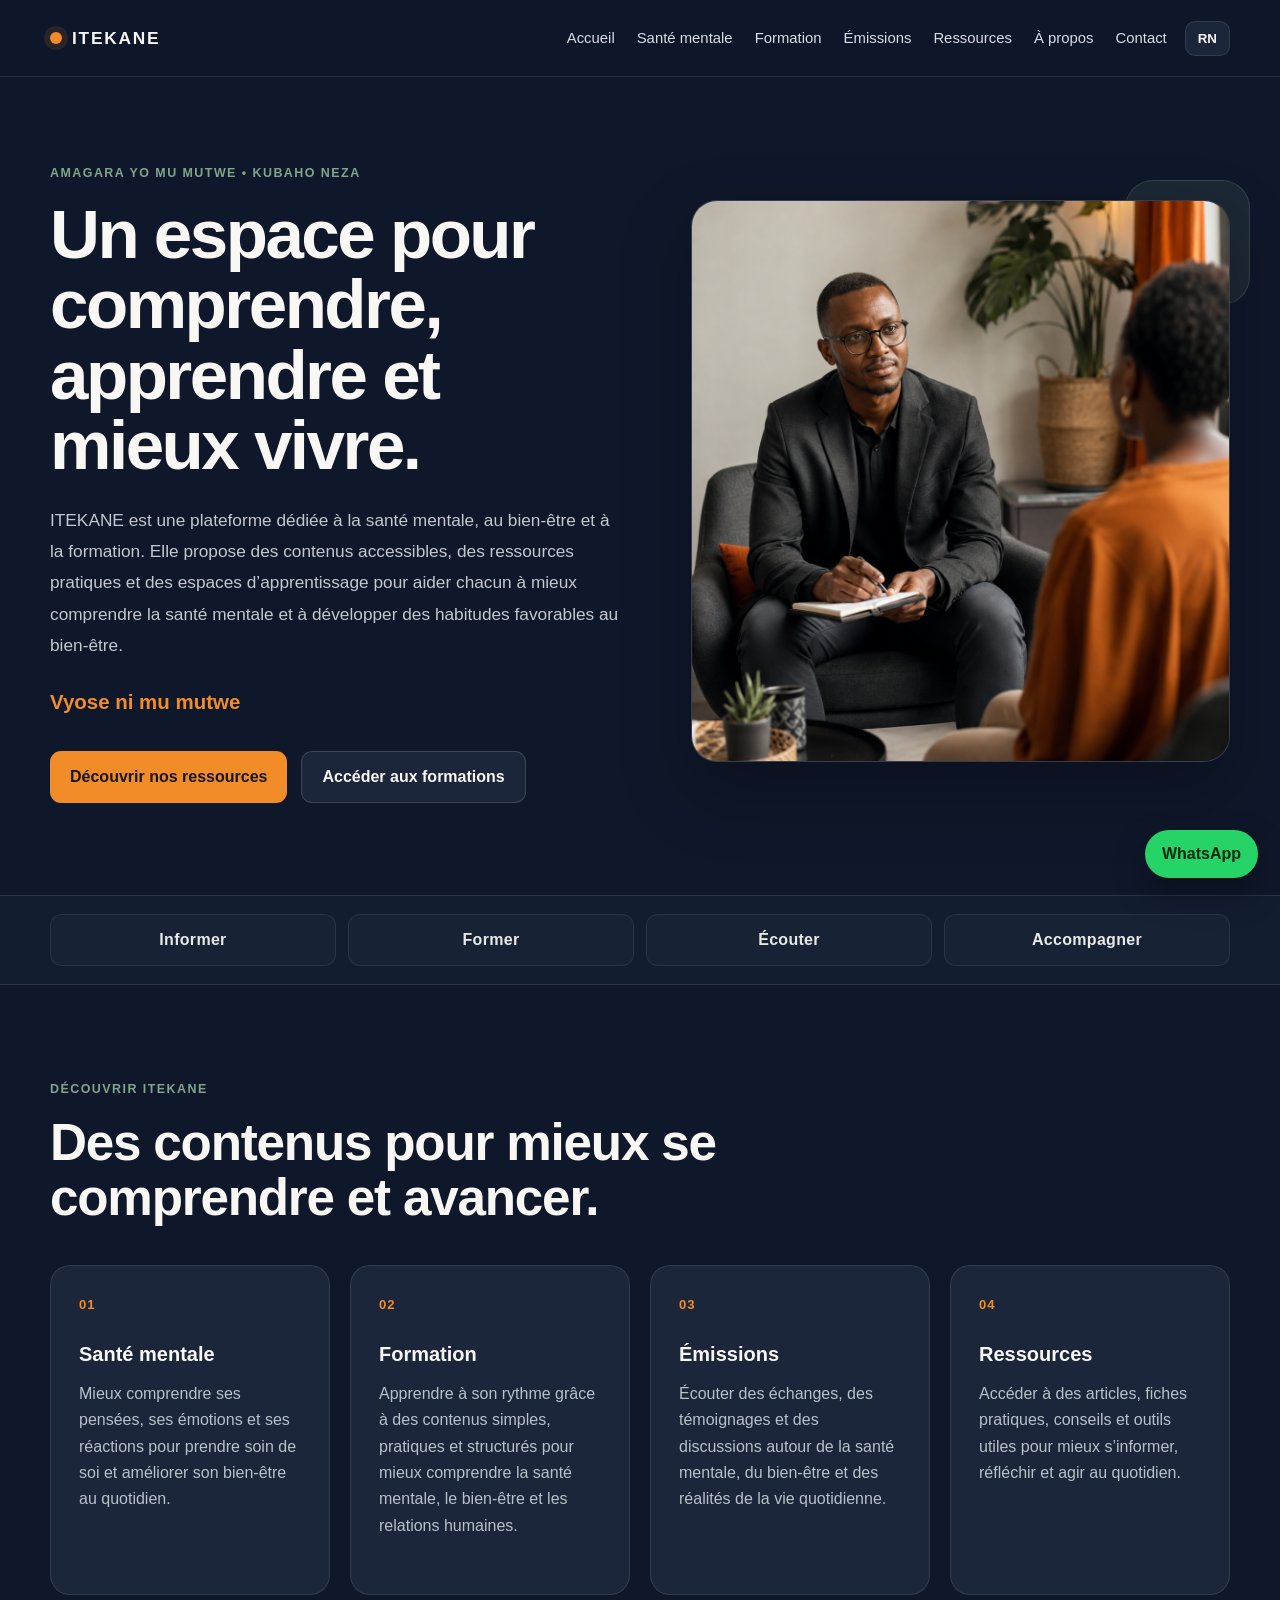
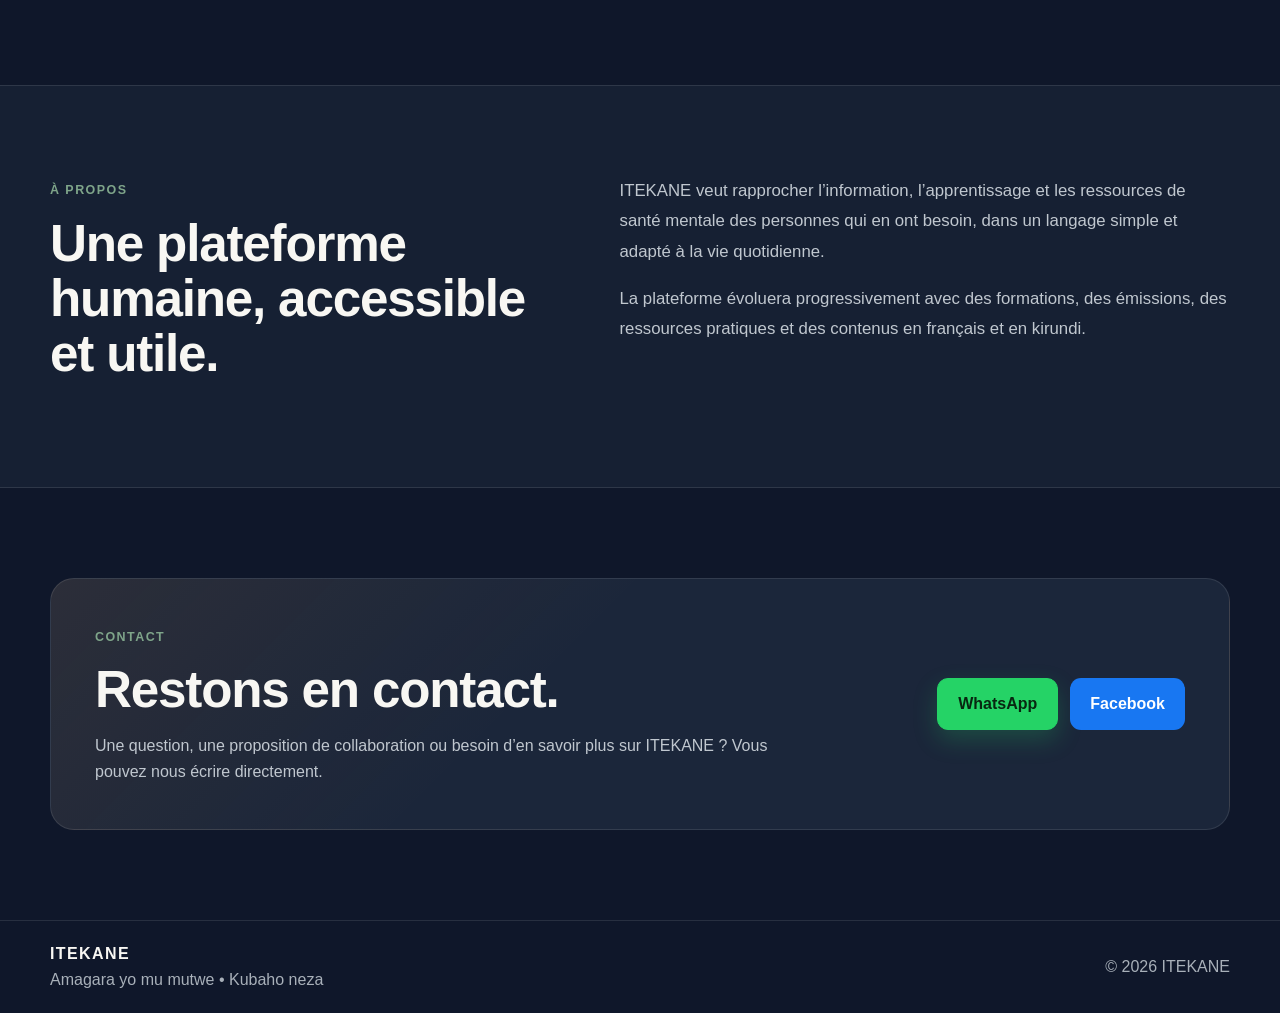
==== commit c753a2a7: "Add files via upload" ====
--- a/index.html
+++ b/index.html
@@ -8,142 +8,237 @@
   <link rel="stylesheet" href="style.css" />
 </head>
 <body>
-  <header class="topbar">
-    <div class="container nav-wrap">
-      <a class="brand" href="#accueil" aria-label="Accueil ITEKANE">
-        <span class="brand-dot" aria-hidden="true"></span>
-        <span>ITEKANE</span>
-      </a>
-
-      <input type="checkbox" id="menu-toggle" class="menu-toggle" />
-      <label for="menu-toggle" class="menu-button" aria-label="Ouvrir le menu">
-        <span></span><span></span><span></span>
-      </label>
-
-      <nav class="nav">
-        <a href="#accueil">Accueil</a>
-        <a href="#sante-mentale">Santé mentale</a>
-        <a href="#formation">Formation</a>
-        <a href="#emissions">Émissions</a>
-        <a href="#ressources">Ressources</a>
-        <a href="#apropos">À propos</a>
-        <a href="#contact">Contact</a>
-      </nav>
-    </div>
-  </header>
-
-  <main>
-    <section id="accueil" class="hero">
-      <div class="container hero-grid">
-        <div class="hero-copy">
-          <p class="eyebrow">Amagara yo mu mutwe • Kubaho neza</p>
-          <h1>Un espace pour comprendre, apprendre et mieux vivre.</h1>
-          <p class="lead">
-            ITEKANE est une plateforme dédiée à la santé mentale, au bien-être et à la formation.
-            Elle propose des contenus accessibles, des ressources pratiques et des espaces
-            d’apprentissage pour aider chacun à mieux comprendre la santé mentale et à développer
-            des habitudes favorables au bien-être.
-          </p>
-          <p class="slogan">Vyose ni mu mutwe</p>
-          <div class="hero-actions">
-            <a class="btn btn-primary" href="#ressources">Découvrir nos ressources</a>
-            <a class="btn btn-secondary" href="#formation">Accéder aux formations</a>
-          </div>
+
+<header class="topbar">
+  <div class="container nav-wrap">
+    <a class="brand" href="#accueil" aria-label="Accueil ITEKANE">
+      <span class="brand-dot" aria-hidden="true"></span>
+      <span>ITEKANE</span>
+    </a>
+
+    <input type="checkbox" id="menu-toggle" class="menu-toggle" />
+    <label for="menu-toggle" class="menu-button" aria-label="Ouvrir le menu">
+      <span></span><span></span><span></span>
+    </label>
+
+    <nav class="nav">
+      <a href="#accueil" data-fr="Accueil" data-rn="Ahabanza">Accueil</a>
+      <a href="#sante-mentale" data-fr="Santé mentale" data-rn="Amagara yo mu mutwe">Santé mentale</a>
+      <a href="#formation" data-fr="Formation" data-rn="Inyigisho">Formation</a>
+      <a href="#emissions" data-fr="Émissions" data-rn="Ibiganiro">Émissions</a>
+      <a href="#ressources" data-fr="Ressources" data-rn="Ubumenyi">Ressources</a>
+      <a href="#apropos" data-fr="À propos" data-rn="Ibitwerekeye">À propos</a>
+      <a href="#contact" data-fr="Contact" data-rn="Twandikire">Contact</a>
+    </nav>
+
+    <button id="langToggle" class="lang-btn" type="button" aria-label="Changer de langue">RN</button>
+  </div>
+</header>
+
+<main>
+  <section id="accueil" class="hero">
+    <div class="container hero-grid">
+      <div class="hero-copy">
+        <p class="eyebrow"
+           data-fr="Amagara yo mu mutwe • Kubaho neza"
+           data-rn="Amagara yo mu mutwe • Kubaho neza">
+          Amagara yo mu mutwe • Kubaho neza
+        </p>
+
+        <h1
+          data-fr="Un espace pour comprendre, apprendre et mieux vivre."
+          data-rn="Ikibanza co gutahura, kwiga no kubaho neza.">
+          Un espace pour comprendre, apprendre et mieux vivre.
+        </h1>
+
+        <p class="lead"
+           data-fr="ITEKANE est une plateforme dédiée à la santé mentale, au bien-être et à la formation. Elle propose des contenus accessibles, des ressources pratiques et des espaces d’apprentissage pour aider chacun à mieux comprendre la santé mentale et à développer des habitudes favorables au bien-être."
+           data-rn="ITEKANE ni urubuga rwahariwe amagara yo mu mutwe, kubaho neza n’inyigisho. Rutanga ubumenyi bworoshe, ibikoresho ngirakamaro n’ivyigwa bifasha umuntu gutahura neza amagara yo mu mutwe no gutsimbataza ingeso zifasha kubaho neza.">
+          ITEKANE est une plateforme dédiée à la santé mentale, au bien-être et à la formation. Elle propose des contenus accessibles, des ressources pratiques et des espaces d’apprentissage pour aider chacun à mieux comprendre la santé mentale et à développer des habitudes favorables au bien-être.
+        </p>
+
+        <p class="slogan">Vyose ni mu mutwe</p>
+
+        <div class="hero-actions">
+          <a class="btn btn-primary" href="#ressources"
+             data-fr="Découvrir nos ressources"
+             data-rn="Raba ubumenyi">
+            Découvrir nos ressources
+          </a>
+          <a class="btn btn-secondary" href="#formation"
+             data-fr="Accéder aux formations"
+             data-rn="Ja ku nyigisho">
+            Accéder aux formations
+          </a>
         </div>
-
-        <div class="hero-visual">
-          <div class="image-accent" aria-hidden="true"></div>
-          <figure class="hero-photo">
-            <img src="Plateforme-picture.png" alt="Écoute bienveillante et santé mentale" />
-          </figure>
-        </div>
-      </div>
-    </section>
-
-    <section class="values-strip" aria-label="Valeurs ITEKANE">
-      <div class="container values">
-        <span>Informer</span><i></i><span>Former</span><i></i><span>Écouter</span><i></i><span>Accompagner</span>
-      </div>
-    </section>
-
-    <section id="sante-mentale" class="section">
-      <div class="container">
-        <div class="section-heading">
-          <span>Découvrir ITEKANE</span>
-          <h2>Des contenus pour mieux se comprendre et avancer.</h2>
-        </div>
-
-        <div class="grid four">
-          <article class="card">
-            <div class="card-number">01</div>
-            <h3>Santé mentale</h3>
-            <p>Mieux comprendre ses pensées, ses émotions et ses réactions pour prendre soin de soi et améliorer son bien-être au quotidien.</p>
-            <a class="card-link" href="#sante-mentale">Explorer</a>
-          </article>
-
-          <article id="formation" class="card">
-            <div class="card-number">02</div>
-            <h3>Formation</h3>
-            <p>Apprendre à son rythme grâce à des contenus simples, pratiques et structurés pour mieux comprendre la santé mentale, le bien-être et les relations humaines.</p>
-            <a class="card-link" href="#formation">Découvrir</a>
-          </article>
-
-          <article id="emissions" class="card">
-            <div class="card-number">03</div>
-            <h3>Émissions</h3>
-            <p>Écouter des échanges, des témoignages et des discussions autour de la santé mentale, du bien-être et des réalités de la vie quotidienne.</p>
-            <a class="card-link" href="#emissions">Écouter</a>
-          </article>
-
-          <article id="ressources" class="card">
-            <div class="card-number">04</div>
-            <h3>Ressources</h3>
-            <p>Accéder à des articles, fiches pratiques, conseils et outils utiles pour mieux s’informer, réfléchir et agir au quotidien.</p>
-            <a class="card-link" href="#ressources">Consulter</a>
-          </article>
-        </div>
-      </div>
-    </section>
-
-    <section id="apropos" class="section section-soft">
-      <div class="container about-grid">
-        <div>
-          <span class="section-kicker">À propos</span>
-          <h2>Une plateforme humaine, accessible et utile.</h2>
-        </div>
-        <div class="about-copy">
-          <p>ITEKANE veut rapprocher l’information, l’apprentissage et les ressources de santé mentale des personnes qui en ont besoin, dans un langage simple et adapté à la vie quotidienne.</p>
-          <p>La plateforme évoluera progressivement avec des formations, des émissions, des ressources pratiques et des contenus en français et en kirundi.</p>
-        </div>
-      </div>
-    </section>
-
-    <section id="contact" class="section">
-      <div class="container contact-panel">
-        <div class="contact-copy">
-          <span class="section-kicker">Contact</span>
-          <h2>Restons en contact.</h2>
-          <p>Une question, une proposition de collaboration ou besoin d’en savoir plus sur ITEKANE ? Vous pouvez nous écrire directement.</p>
-        </div>
-
-        <div class="contact-actions">
-          <a class="btn btn-whatsapp" href="https://wa.me/25776230236?text=Bonjour%20ITEKANE%2C%20je%20souhaite%20vous%20contacter." target="_blank" rel="noopener noreferrer">WhatsApp</a>
-          <a class="btn btn-facebook" href="https://www.facebook.com/guy.lionnel.funguro" target="_blank" rel="noopener noreferrer">Facebook</a>
-        </div>
-      </div>
-    </section>
-  </main>
-
-  <a class="whatsapp-float" href="https://wa.me/25776230236?text=Bonjour%20ITEKANE%2C%20je%20souhaite%20vous%20contacter." target="_blank" rel="noopener noreferrer" aria-label="Contacter ITEKANE sur WhatsApp">WA</a>
-
-  <footer>
-    <div class="container footer-wrap">
+      </div>
+
+      <div class="hero-visual">
+        <div class="image-accent" aria-hidden="true"></div>
+        <figure class="hero-photo">
+          <img src="Plateforme-picture.png" alt="Écoute bienveillante et santé mentale" />
+        </figure>
+      </div>
+    </div>
+  </section>
+
+  <section class="values-strip" aria-label="Valeurs ITEKANE">
+    <div class="container values-grid">
+      <div class="value-item" data-fr="Informer" data-rn="Kumenyesha">Informer</div>
+      <div class="value-item" data-fr="Former" data-rn="Kwigisha">Former</div>
+      <div class="value-item" data-fr="Écouter" data-rn="Kwumviriza">Écouter</div>
+      <div class="value-item" data-fr="Accompagner" data-rn="Gufasha">Accompagner</div>
+    </div>
+  </section>
+
+  <section id="sante-mentale" class="section">
+    <div class="container">
+      <div class="section-heading">
+        <span data-fr="Découvrir ITEKANE" data-rn="Menya ITEKANE">Découvrir ITEKANE</span>
+        <h2
+          data-fr="Des contenus pour mieux se comprendre et avancer."
+          data-rn="Ubumenyi bwo kwitahura neza no gutera imbere.">
+          Des contenus pour mieux se comprendre et avancer.
+        </h2>
+      </div>
+
+      <div class="grid four">
+        <article class="card">
+          <div class="card-number">01</div>
+          <h3 data-fr="Santé mentale" data-rn="Amagara yo mu mutwe">Santé mentale</h3>
+          <p
+            data-fr="Mieux comprendre ses pensées, ses émotions et ses réactions pour prendre soin de soi et améliorer son bien-être au quotidien."
+            data-rn="Gutahura neza ivyiyumviro, inyiyumvo n’ingene umuntu yitwara kugira yitwararike kandi arushirize kubaho neza buri musi.">
+            Mieux comprendre ses pensées, ses émotions et ses réactions pour prendre soin de soi et améliorer son bien-être au quotidien.
+          </p>
+        </article>
+
+        <article id="formation" class="card">
+          <div class="card-number">02</div>
+          <h3 data-fr="Formation" data-rn="Inyigisho">Formation</h3>
+          <p
+            data-fr="Apprendre à son rythme grâce à des contenus simples, pratiques et structurés pour mieux comprendre la santé mentale, le bien-être et les relations humaines."
+            data-rn="Kwiga ku muvuduko wawe biciye mu vyigwa vyoroshe, ngirakamaro kandi biteguye neza ku bijanye n’amagara yo mu mutwe, kubaho neza n’imigenderanire.">
+            Apprendre à son rythme grâce à des contenus simples, pratiques et structurés pour mieux comprendre la santé mentale, le bien-être et les relations humaines.
+          </p>
+        </article>
+
+        <article id="emissions" class="card">
+          <div class="card-number">03</div>
+          <h3 data-fr="Émissions" data-rn="Ibiganiro">Émissions</h3>
+          <p
+            data-fr="Écouter des échanges, des témoignages et des discussions autour de la santé mentale, du bien-être et des réalités de la vie quotidienne."
+            data-rn="Kwumviriza ibiganiro, intahe n’ivyiyumviro ku magara yo mu mutwe, kubaho neza n’ubuzima bwa buri musi.">
+            Écouter des échanges, des témoignages et des discussions autour de la santé mentale, du bien-être et des réalités de la vie quotidienne.
+          </p>
+        </article>
+
+        <article id="ressources" class="card">
+          <div class="card-number">04</div>
+          <h3 data-fr="Ressources" data-rn="Ubumenyi">Ressources</h3>
+          <p
+            data-fr="Accéder à des articles, fiches pratiques, conseils et outils utiles pour mieux s’informer, réfléchir et agir au quotidien."
+            data-rn="Kuronswa inkuru, impapuro ngirakamaro, impanuro n’ibikoresho bifasha kumenya, kwiyumvira no kugira ico ukoze buri musi.">
+            Accéder à des articles, fiches pratiques, conseils et outils utiles pour mieux s’informer, réfléchir et agir au quotidien.
+          </p>
+        </article>
+      </div>
+    </div>
+  </section>
+
+  <section id="apropos" class="section section-soft">
+    <div class="container about-grid">
       <div>
-        <strong>ITEKANE</strong>
-        <span>Amagara yo mu mutwe • Kubaho neza</span>
-      </div>
-      <span>© 2026 ITEKANE</span>
-    </div>
-  </footer>
+        <span class="section-kicker" data-fr="À propos" data-rn="Ibitwerekeye">À propos</span>
+        <h2
+          data-fr="Une plateforme humaine, accessible et utile."
+          data-rn="Urubuga rw’abantu, rworoshe kandi ngirakamaro.">
+          Une plateforme humaine, accessible et utile.
+        </h2>
+      </div>
+
+      <div class="about-copy">
+        <p
+          data-fr="ITEKANE veut rapprocher l’information, l’apprentissage et les ressources de santé mentale des personnes qui en ont besoin, dans un langage simple et adapté à la vie quotidienne."
+          data-rn="ITEKANE ishaka kwegera abantu bakeneye ubumenyi, inyigisho n’ibikoresho vy’amagara yo mu mutwe, mu mvugo yoroshe kandi ihuye n’ubuzima bwa buri musi.">
+          ITEKANE veut rapprocher l’information, l’apprentissage et les ressources de santé mentale des personnes qui en ont besoin, dans un langage simple et adapté à la vie quotidienne.
+        </p>
+        <p
+          data-fr="La plateforme évoluera progressivement avec des formations, des émissions, des ressources pratiques et des contenus en français et en kirundi."
+          data-rn="Urubuga ruzogenda rwaguka rufise inyigisho, ibiganiro, ibikoresho ngirakamaro n’ibirimo mu gifaransa no mu kirundi.">
+          La plateforme évoluera progressivement avec des formations, des émissions, des ressources pratiques et des contenus en français et en kirundi.
+        </p>
+      </div>
+    </div>
+  </section>
+
+  <section id="contact" class="section">
+    <div class="container contact-panel">
+      <div class="contact-copy">
+        <span class="section-kicker" data-fr="Contact" data-rn="Twandikire">Contact</span>
+        <h2 data-fr="Restons en contact." data-rn="Tugume tuvugana.">Restons en contact.</h2>
+        <p
+          data-fr="Une question, une proposition de collaboration ou besoin d’en savoir plus sur ITEKANE ? Vous pouvez nous écrire directement."
+          data-rn="Ufise ikibazo, iciyumviro co gukorana canke ushaka kumenya vyinshi kuri ITEKANE? Urashobora kutwandikira ubwo nyene.">
+          Une question, une proposition de collaboration ou besoin d’en savoir plus sur ITEKANE ? Vous pouvez nous écrire directement.
+        </p>
+      </div>
+
+      <div class="contact-actions">
+        <a
+          class="btn btn-whatsapp"
+          href="https://wa.me/25776230236?text=Bonjour%20ITEKANE%2C%20je%20souhaite%20vous%20contacter."
+          target="_blank"
+          rel="noopener noreferrer">
+          WhatsApp
+        </a>
+
+        <a
+          class="btn btn-facebook"
+          href="https://www.facebook.com/guy.lionnel.funguro"
+          target="_blank"
+          rel="noopener noreferrer">
+          Facebook
+        </a>
+      </div>
+    </div>
+  </section>
+</main>
+
+<a
+  class="whatsapp-float"
+  href="https://wa.me/25776230236?text=Bonjour%20ITEKANE%2C%20je%20souhaite%20vous%20contacter."
+  target="_blank"
+  rel="noopener noreferrer"
+  aria-label="Contacter ITEKANE sur WhatsApp">
+  WhatsApp
+</a>
+
+<footer>
+  <div class="container footer-wrap">
+    <div>
+      <strong>ITEKANE</strong>
+      <span>Amagara yo mu mutwe • Kubaho neza</span>
+    </div>
+    <span>© 2026 ITEKANE</span>
+  </div>
+</footer>
+
+<script>
+  const langToggle = document.getElementById('langToggle');
+  let lang = 'fr';
+
+  langToggle.addEventListener('click', () => {
+    lang = lang === 'fr' ? 'rn' : 'fr';
+    document.documentElement.lang = lang === 'fr' ? 'fr' : 'rn';
+
+    document.querySelectorAll('[data-fr][data-rn]').forEach(el => {
+      el.textContent = el.dataset[lang];
+    });
+
+    langToggle.textContent = lang === 'fr' ? 'RN' : 'FR';
+  });
+</script>
+
 </body>
 </html>
--- a/style.css
+++ b/style.css
@@ -1 +1,62 @@
-*{box-sizing:border-box}html{scroll-behavior:smooth}:root{--navy:#0F172A;--navy-soft:#162033;--navy-card:#1B263A;--orange:#F28C28;--sage:#7FA58A;--cream:#F8F7F3;--muted:#A8B0B9;--line:rgba(255,255,255,.10);--shadow:0 28px 70px rgba(0,0,0,.28);--max:1180px}body{margin:0;font-family:Arial,Helvetica,sans-serif;background:var(--navy);color:var(--cream);line-height:1.65}img{max-width:100%}a{color:inherit;text-decoration:none}.container{width:min(var(--max),calc(100% - 40px));margin-inline:auto}.topbar{position:sticky;top:0;z-index:100;background:rgba(15,23,42,.94);border-bottom:1px solid var(--line);backdrop-filter:blur(14px)}.nav-wrap{min-height:76px;display:flex;align-items:center;gap:22px}.brand{display:inline-flex;align-items:center;gap:10px;color:var(--cream);font-size:1.08rem;font-weight:900;letter-spacing:1.8px}.brand-dot{width:12px;height:12px;border-radius:50%;background:var(--orange);box-shadow:0 0 0 6px rgba(242,140,40,.12)}.nav{display:flex;align-items:center;gap:24px;margin-left:auto}.nav a{color:#d8dde4;font-size:.94rem;transition:.2s ease}.nav a:hover{color:var(--orange)}.menu-toggle,.menu-button{display:none}.hero{padding:82px 0 92px;overflow:hidden}.hero-grid{display:grid;grid-template-columns:minmax(0,1.03fr) minmax(390px,.97fr);gap:68px;align-items:center}.eyebrow,.section-kicker,.section-heading>span{display:inline-block;margin:0 0 15px;color:var(--sage);font-size:.78rem;font-weight:900;letter-spacing:1.45px;text-transform:uppercase}h1,h2,h3,p{margin-top:0}h1{max-width:720px;margin-bottom:24px;font-size:clamp(2.9rem,5.4vw,5rem);line-height:1.02;letter-spacing:-2.5px}.lead{max-width:660px;margin-bottom:0;color:#c3c8cf;font-size:1.08rem;line-height:1.82}.slogan{margin:23px 0 0;color:var(--orange);font-size:1.28rem;font-weight:900}.hero-actions{display:flex;flex-wrap:wrap;gap:14px;margin-top:32px}.btn{display:inline-flex;align-items:center;justify-content:center;min-height:48px;padding:12px 20px;border-radius:11px;font-weight:850;transition:.2s ease}.btn:hover{transform:translateY(-1px)}.btn-primary{background:var(--orange);color:#161616}.btn-secondary{border:1px solid rgba(255,255,255,.14);background:var(--navy-card);color:var(--cream)}.hero-visual{position:relative}.image-accent{position:absolute;top:-20px;right:-20px;width:125px;height:125px;border-radius:28px;background:rgba(127,165,138,.12);border:1px solid rgba(127,165,138,.22)}.hero-photo{position:relative;z-index:2;margin:0;overflow:hidden;border-radius:26px;border:1px solid rgba(255,255,255,.11);box-shadow:var(--shadow);background:var(--navy-card)}.hero-photo img{display:block;width:100%;height:560px;object-fit:cover;object-position:center}.values-strip{border-top:1px solid var(--line);border-bottom:1px solid var(--line);background:#121d30}.values{min-height:82px;display:flex;align-items:center;justify-content:center;gap:24px;color:#e8e9e6;font-weight:800;letter-spacing:.4px}.values i{width:6px;height:6px;border-radius:50%;background:var(--orange)}.section{padding:90px 0}.section-heading{max-width:760px;margin-bottom:40px}.section-heading h2,.about-grid h2,.contact-panel h2{margin-bottom:15px;font-size:clamp(2rem,4vw,3.25rem);line-height:1.08;letter-spacing:-1.2px}.grid{display:grid;gap:20px}.four{grid-template-columns:repeat(4,1fr)}.card{min-height:330px;display:flex;flex-direction:column;padding:28px;border:1px solid var(--line);border-radius:20px;background:var(--navy-card)}.card-number{margin-bottom:22px;color:var(--orange);font-size:.82rem;font-weight:900;letter-spacing:1px}.card h3{margin-bottom:10px;font-size:1.25rem}.card p{margin-bottom:22px;color:#b8c0ca}.card-link{margin-top:auto;color:var(--sage);font-weight:850}.section-soft{background:var(--navy-soft);border-top:1px solid var(--line);border-bottom:1px solid var(--line)}.about-grid{display:grid;grid-template-columns:.9fr 1.1fr;gap:70px;align-items:start}.about-copy p{color:#c0c7cf;font-size:1.05rem;line-height:1.8}.contact-panel{display:flex;align-items:center;justify-content:space-between;gap:46px;padding:44px;border:1px solid var(--line);border-radius:24px;background:linear-gradient(135deg,rgba(242,140,40,.08),transparent 42%),var(--navy-card)}.contact-copy{max-width:720px}.contact-copy p{margin-bottom:0;color:#c0c7cf}.contact-actions{display:flex;flex-wrap:wrap;gap:12px}.btn-whatsapp{background:#25D366;color:#082711}.btn-facebook{background:#1877F2;color:white}.whatsapp-float{position:fixed;right:22px;bottom:22px;z-index:120;width:52px;height:52px;display:inline-flex;align-items:center;justify-content:center;border-radius:50%;background:#25D366;color:#082711;font-weight:900;box-shadow:0 15px 35px rgba(0,0,0,.33)}footer{border-top:1px solid var(--line)}.footer-wrap{min-height:92px;display:flex;align-items:center;justify-content:space-between;gap:24px;color:var(--muted)}.footer-wrap>div{display:flex;flex-direction:column}.footer-wrap strong{color:var(--cream);letter-spacing:1.4px}@media(max-width:1000px){.nav{gap:16px}.hero-grid{grid-template-columns:1fr;gap:44px}.hero-visual{max-width:760px}.hero-photo img{height:520px}.four{grid-template-columns:repeat(2,1fr)}}@media(max-width:760px){.container{width:min(100% - 28px,var(--max))}.nav-wrap{min-height:66px}.brand{font-size:.96rem}.menu-button{display:flex;width:44px;height:44px;margin-left:auto;align-items:center;justify-content:center;flex-direction:column;gap:5px;border:1px solid var(--line);border-radius:10px;background:var(--navy-card);cursor:pointer}.menu-button span{width:19px;height:2px;background:var(--cream);border-radius:2px}.nav{display:none;position:absolute;top:66px;left:14px;right:14px;flex-direction:column;align-items:stretch;gap:0;margin-left:0;padding:10px;border:1px solid var(--line);border-radius:14px;background:var(--navy-card);box-shadow:0 20px 42px rgba(0,0,0,.35)}.nav a{padding:12px;border-radius:9px}.menu-toggle:checked~.nav{display:flex}.hero{padding:48px 0 62px}.hero-grid{gap:34px}h1{font-size:clamp(2.45rem,11.5vw,3.55rem);letter-spacing:-1.4px}.lead{font-size:.98rem;line-height:1.72}.slogan{font-size:1.08rem}.hero-actions{flex-direction:column}.btn{width:100%;min-height:44px}.image-accent{top:-10px;right:-5px;width:86px;height:86px}.hero-photo{border-radius:20px}.hero-photo img{height:auto;aspect-ratio:4/5}.values{min-height:auto;padding:20px 0;flex-wrap:wrap;gap:12px 16px;font-size:.9rem}.section{padding:62px 0}.four{grid-template-columns:1fr}.card{min-height:auto;padding:24px}.about-grid{grid-template-columns:1fr;gap:20px}.contact-panel{flex-direction:column;align-items:stretch;gap:28px;padding:28px}.contact-actions{flex-direction:column}.whatsapp-float{right:14px;bottom:18px;width:48px;height:48px}.footer-wrap{min-height:auto;padding:24px 0;flex-direction:column;align-items:flex-start;gap:10px}}
+*{box-sizing:border-box}html{scroll-behavior:smooth}
+:root{--navy:#0F172A;--navy-soft:#162033;--navy-card:#1B263A;--orange:#F28C28;--sage:#7FA58A;--cream:#F8F7F3;--muted:#A8B0B9;--line:rgba(255,255,255,.10);--shadow:0 28px 70px rgba(0,0,0,.28);--max:1180px}
+body{margin:0;font-family:Arial,Helvetica,sans-serif;background:var(--navy);color:var(--cream);line-height:1.65}
+img{max-width:100%}a{color:inherit;text-decoration:none}.container{width:min(var(--max),calc(100% - 40px));margin-inline:auto}
+.topbar{position:sticky;top:0;z-index:100;background:rgba(15,23,42,.94);border-bottom:1px solid var(--line);backdrop-filter:blur(14px)}
+.nav-wrap{min-height:76px;display:flex;align-items:center;gap:18px}.brand{display:inline-flex;align-items:center;gap:10px;color:var(--cream);font-size:1.08rem;font-weight:900;letter-spacing:1.8px}
+.brand-dot{width:12px;height:12px;border-radius:50%;background:var(--orange);box-shadow:0 0 0 6px rgba(242,140,40,.12)}
+.nav{display:flex;align-items:center;gap:22px;margin-left:auto}.nav a{color:#d8dde4;font-size:.93rem}.nav a:hover{color:var(--orange)}
+.menu-toggle{display:none}.menu-button{display:none}.lang-btn{border:1px solid var(--line);background:var(--navy-card);color:var(--cream);border-radius:10px;font-weight:800;padding:9px 12px;cursor:pointer}
+.hero{padding:82px 0 92px;overflow:hidden}.hero-grid{display:grid;grid-template-columns:minmax(0,1.03fr) minmax(390px,.97fr);gap:68px;align-items:center}
+.eyebrow,.section-kicker,.section-heading>span{display:inline-block;margin:0 0 15px;color:var(--sage);font-size:.78rem;font-weight:900;letter-spacing:1.45px;text-transform:uppercase}
+h1,h2,h3,p{margin-top:0}h1{max-width:720px;margin-bottom:24px;font-size:clamp(2.9rem,5.4vw,5rem);line-height:1.02;letter-spacing:-2.5px}
+.lead{max-width:660px;margin-bottom:0;color:#c3c8cf;font-size:1.08rem;line-height:1.82}.slogan{margin:23px 0 0;color:var(--orange);font-size:1.28rem;font-weight:900}
+.hero-actions{display:flex;flex-wrap:wrap;gap:14px;margin-top:32px}.btn{display:inline-flex;align-items:center;justify-content:center;min-height:48px;padding:12px 20px;border-radius:11px;font-weight:850}
+.btn-primary{background:var(--orange);color:#161616}.btn-secondary{border:1px solid rgba(255,255,255,.14);background:var(--navy-card);color:var(--cream)}
+.hero-visual{position:relative}.image-accent{position:absolute;top:-20px;right:-20px;width:125px;height:125px;border-radius:28px;background:rgba(127,165,138,.12);border:1px solid rgba(127,165,138,.22)}
+.hero-photo{position:relative;z-index:2;margin:0;overflow:hidden;border-radius:26px;border:1px solid rgba(255,255,255,.11);box-shadow:var(--shadow);background:var(--navy-card)}
+.hero-photo img{display:block;width:100%;height:560px;object-fit:cover;object-position:center}
+.values-strip{border-top:1px solid var(--line);border-bottom:1px solid var(--line);background:#121d30}
+.values-grid{display:grid;grid-template-columns:repeat(4,1fr);gap:12px;padding:18px 0}
+.value-item{min-height:52px;display:flex;align-items:center;justify-content:center;text-align:center;padding:10px 14px;border:1px solid rgba(255,255,255,.08);border-radius:12px;background:rgba(255,255,255,.025);font-weight:800;letter-spacing:.3px;color:#e8e9e6}
+.section{padding:90px 0}.section-heading{max-width:760px;margin-bottom:40px}.section-heading h2,.about-grid h2,.contact-panel h2{margin-bottom:15px;font-size:clamp(2rem,4vw,3.25rem);line-height:1.08;letter-spacing:-1.2px}
+.grid{display:grid;gap:20px}.four{grid-template-columns:repeat(4,1fr)}.card{min-height:330px;display:flex;flex-direction:column;padding:28px;border:1px solid var(--line);border-radius:20px;background:var(--navy-card)}
+.card-number{margin-bottom:22px;color:var(--orange);font-size:.82rem;font-weight:900;letter-spacing:1px}.card h3{margin-bottom:10px;font-size:1.25rem}.card p{margin-bottom:22px;color:#b8c0ca}
+.section-soft{background:var(--navy-soft);border-top:1px solid var(--line);border-bottom:1px solid var(--line)}
+.about-grid{display:grid;grid-template-columns:.9fr 1.1fr;gap:70px;align-items:start}.about-copy p{color:#c0c7cf;font-size:1.05rem;line-height:1.8}
+.contact-panel{display:flex;align-items:center;justify-content:space-between;gap:46px;padding:44px;border:1px solid var(--line);border-radius:24px;background:linear-gradient(135deg,rgba(242,140,40,.08),transparent 42%),var(--navy-card)}
+.contact-copy{max-width:720px}.contact-copy p{margin-bottom:0;color:#c0c7cf}.contact-actions{display:flex;flex-wrap:wrap;gap:12px}.btn-whatsapp{background:#25D366;color:#082711}.btn-facebook{background:#1877F2;color:white}
+.whatsapp-float{position:fixed;right:22px;bottom:22px;z-index:120;display:inline-flex;align-items:center;justify-content:center;min-height:48px;padding:11px 17px;border-radius:999px;background:#25D366;color:#082711;font-weight:900;box-shadow:0 15px 35px rgba(0,0,0,.33)}
+footer{border-top:1px solid var(--line)}.footer-wrap{min-height:92px;display:flex;align-items:center;justify-content:space-between;gap:24px;color:var(--muted)}.footer-wrap>div{display:flex;flex-direction:column}.footer-wrap strong{color:var(--cream);letter-spacing:1.4px}
+@media(max-width:1000px){.nav{gap:14px}.hero-grid{grid-template-columns:1fr;gap:44px}.hero-visual{max-width:760px}.hero-photo img{height:520px}.four{grid-template-columns:repeat(2,1fr)}}
+@media(max-width:760px){
+.container{width:min(100% - 28px,var(--max))}.nav-wrap{min-height:66px;gap:10px}.brand{font-size:.96rem}.menu-button{display:flex;width:44px;height:44px;margin-left:auto;align-items:center;justify-content:center;flex-direction:column;gap:5px;border:1px solid var(--line);border-radius:10px;background:var(--navy-card);cursor:pointer}
+.menu-button span{width:19px;height:2px;background:var(--cream);border-radius:2px}.lang-btn{width:50px;height:44px;padding:0}
+.nav{display:none;position:absolute;top:66px;left:14px;right:14px;flex-direction:column;align-items:stretch;gap:0;margin-left:0;padding:10px;border:1px solid var(--line);border-radius:14px;background:var(--navy-card);box-shadow:0 20px 42px rgba(0,0,0,.35)}
+.nav a{padding:12px;border-radius:9px}.menu-toggle:checked~.nav{display:flex}.hero{padding:48px 0 62px}.hero-grid{gap:34px}h1{font-size:clamp(2.45rem,11.5vw,3.55rem);letter-spacing:-1.4px}.lead{font-size:.98rem;line-height:1.72}.slogan{font-size:1.08rem}.hero-actions{flex-direction:column}.btn{width:100%;min-height:44px}
+.image-accent{top:-10px;right:-5px;width:86px;height:86px}.hero-photo{border-radius:20px}.hero-photo img{height:auto;aspect-ratio:4/5}
+.values-grid{grid-template-columns:repeat(2,1fr);gap:10px;padding:14px 0}.value-item{min-height:48px;font-size:.92rem;padding:9px 8px}
+.section{padding:62px 0}.four{grid-template-columns:1fr}.card{min-height:auto;padding:24px}.about-grid{grid-template-columns:1fr;gap:20px}.contact-panel{flex-direction:column;align-items:stretch;gap:28px;padding:28px}.contact-actions{flex-direction:column}
+.whatsapp-float{right:14px;bottom:18px;min-height:44px;padding:10px 14px;font-size:.9rem}.footer-wrap{min-height:auto;padding:24px 0;flex-direction:column;align-items:flex-start;gap:10px}
+}
+
+
+/* CORRECTION BOUTON WHATSAPP - CONTACT */
+.contact-actions .btn-whatsapp {
+  background: #25D366 !important;
+  color: #082711 !important;
+  border: 1px solid #25D366 !important;
+  box-shadow: 0 10px 24px rgba(37, 211, 102, 0.22);
+}
+
+.contact-actions .btn-whatsapp:hover {
+  background: #20bd5a !important;
+  border-color: #20bd5a !important;
+  color: #061b0c !important;
+}
+
+@media (max-width: 760px) {
+  .contact-actions .btn-whatsapp {
+    width: 100%;
+  }
+}
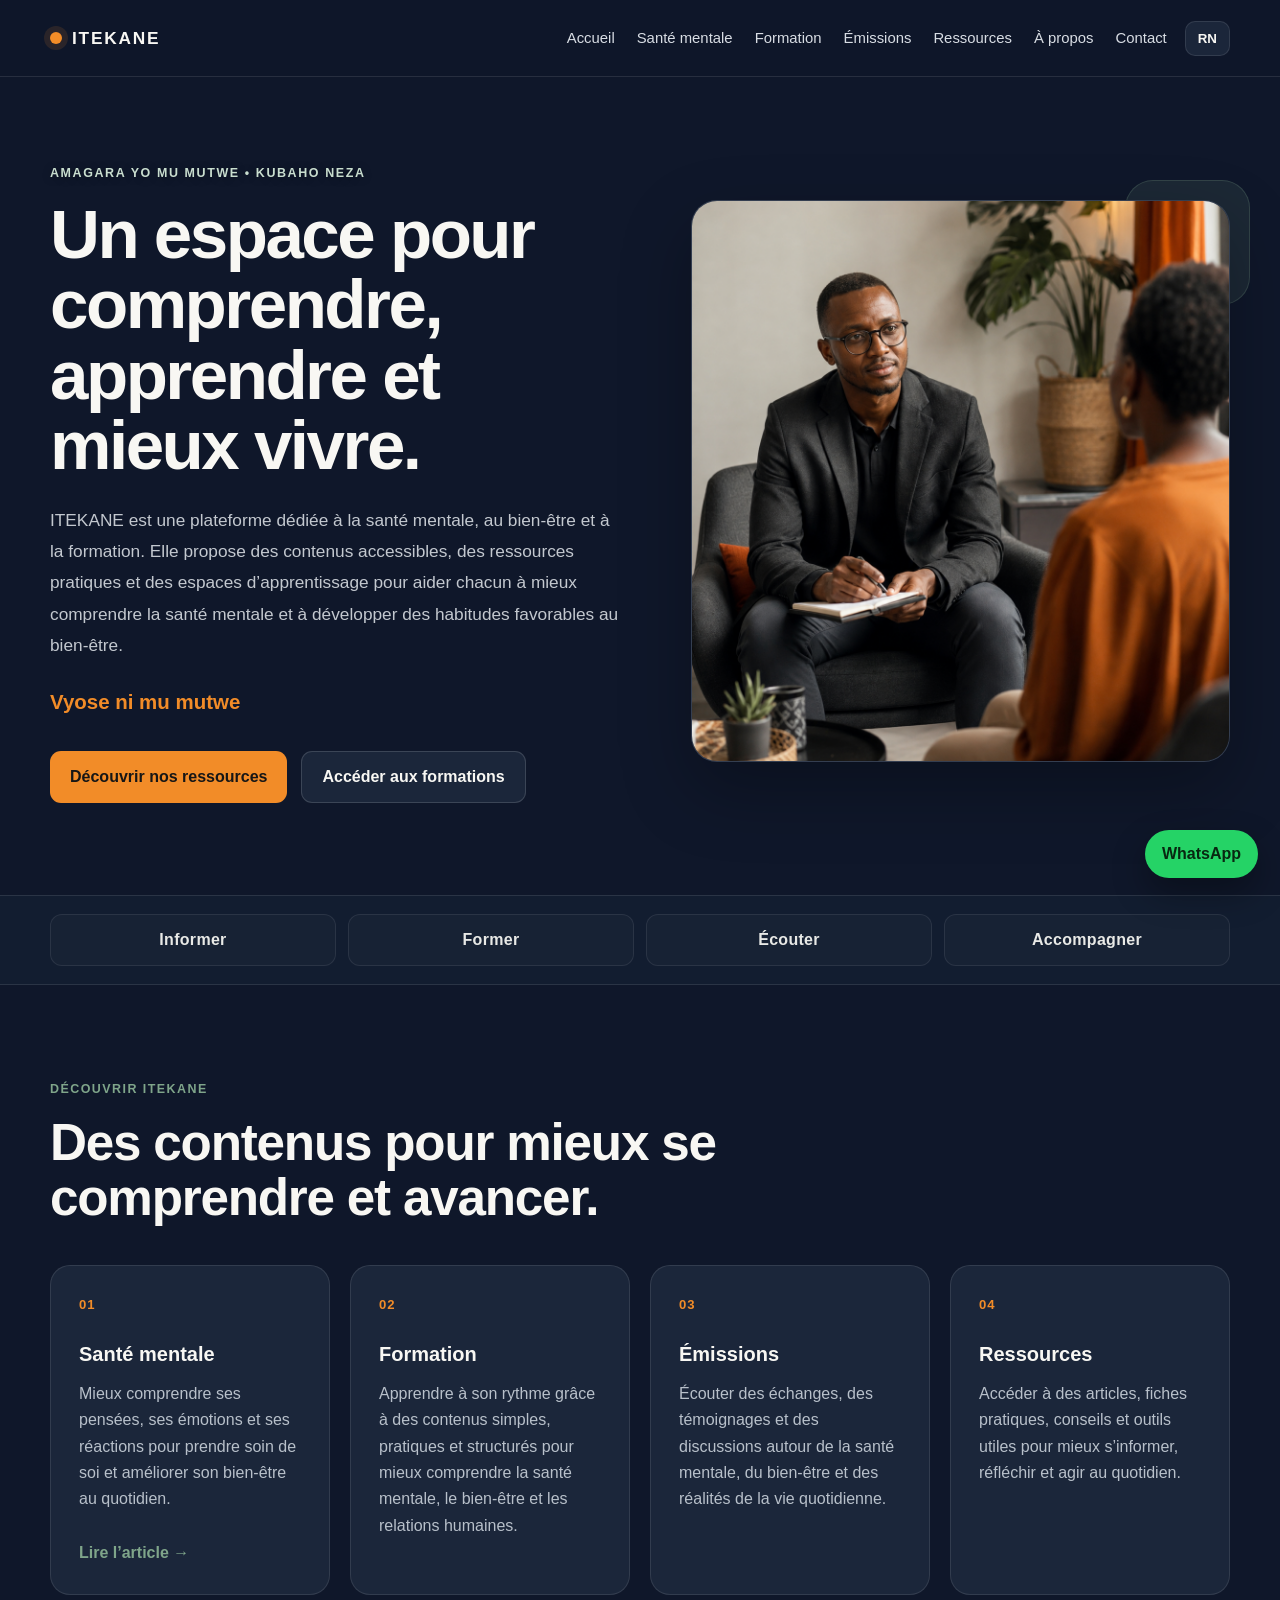
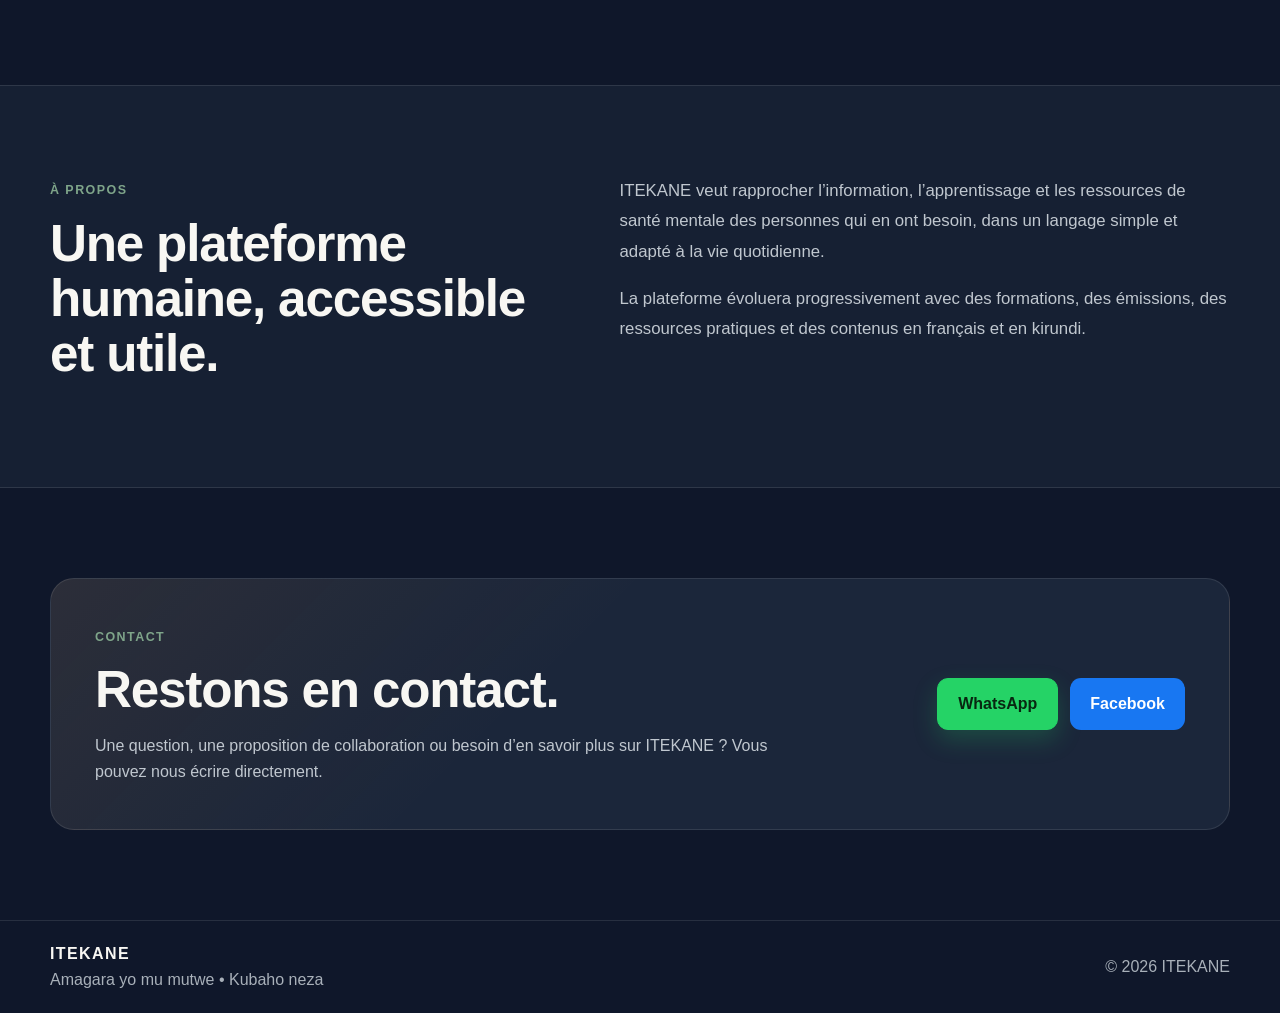
==== commit 9526a90b: "Add files via upload" ====
--- a/index.html
+++ b/index.html
@@ -111,6 +111,11 @@
             data-rn="Gutahura neza ivyiyumviro, inyiyumvo n’ingene umuntu yitwara kugira yitwararike kandi arushirize kubaho neza buri musi.">
             Mieux comprendre ses pensées, ses émotions et ses réactions pour prendre soin de soi et améliorer son bien-être au quotidien.
           </p>
+          <a class="card-link" href="comprendre-la-sante-mentale.html"
+             data-fr="Lire l’article →"
+             data-rn="Soma inkuru →">
+            Lire l’article →
+          </a>
         </article>
 
         <article id="formation" class="card">
--- a/style.css
+++ b/style.css
@@ -60,3 +60,264 @@
     width: 100%;
   }
 }
+
+
+/* AMÉLIORATION VISIBILITÉ DU SOUS-TITRE PRINCIPAL */
+.eyebrow {
+  color: #C9DECf !important;
+  font-weight: 900 !important;
+  letter-spacing: 1.6px !important;
+  text-shadow: 0 1px 8px rgba(0, 0, 0, 0.35);
+}
+
+@media (max-width: 760px) {
+  .eyebrow {
+    color: #D4E6D8 !important;
+    font-size: 0.74rem !important;
+    letter-spacing: 1.35px !important;
+  }
+}
+
+
+/* LIENS DES CARTES */
+.card-link {
+  margin-top: auto;
+  display: inline-flex;
+  align-items: center;
+  width: fit-content;
+  color: var(--sage);
+  font-weight: 850;
+  transition: .2s ease;
+}
+
+.card-link:hover {
+  color: var(--orange);
+  transform: translateX(2px);
+}
+
+/* PAGE ARTICLE */
+.article-hero {
+  padding: 64px 0 36px;
+}
+
+.article-breadcrumb {
+  margin-bottom: 18px;
+  color: var(--sage);
+  font-size: .88rem;
+  font-weight: 800;
+}
+
+.article-breadcrumb a:hover {
+  color: var(--orange);
+}
+
+.article-title {
+  max-width: 900px;
+  margin-bottom: 20px;
+  font-size: clamp(2.6rem, 5vw, 4.6rem);
+  line-height: 1.03;
+  letter-spacing: -2px;
+}
+
+.article-subtitle {
+  max-width: 760px;
+  margin-bottom: 0;
+  color: #c3c8cf;
+  font-size: 1.12rem;
+  line-height: 1.8;
+}
+
+.article-meta {
+  display: flex;
+  flex-wrap: wrap;
+  gap: 12px 18px;
+  margin-top: 24px;
+  color: var(--muted);
+  font-size: .92rem;
+}
+
+.article-layout {
+  display: grid;
+  grid-template-columns: minmax(0, 1fr) 290px;
+  gap: 48px;
+  align-items: start;
+  padding-bottom: 90px;
+}
+
+.article-content {
+  max-width: 800px;
+}
+
+.article-content h2 {
+  margin: 44px 0 14px;
+  font-size: clamp(1.65rem, 3vw, 2.25rem);
+  line-height: 1.16;
+}
+
+.article-content h3 {
+  margin: 30px 0 10px;
+  font-size: 1.28rem;
+}
+
+.article-content p,
+.article-content li {
+  color: #d0d5dc;
+  font-size: 1.04rem;
+  line-height: 1.85;
+}
+
+.article-content ul {
+  padding-left: 22px;
+}
+
+.article-note {
+  margin: 34px 0;
+  padding: 24px;
+  border-left: 4px solid var(--orange);
+  border-radius: 12px;
+  background: var(--navy-card);
+  color: var(--cream);
+}
+
+.article-note strong {
+  color: var(--orange);
+}
+
+.article-quote {
+  margin: 42px 0 0;
+  padding: 28px;
+  border-radius: 18px;
+  background:
+    linear-gradient(135deg, rgba(127,165,138,.12), transparent 60%),
+    var(--navy-card);
+  border: 1px solid var(--line);
+  font-size: 1.25rem;
+  font-weight: 800;
+  line-height: 1.5;
+}
+
+.article-aside {
+  position: sticky;
+  top: 100px;
+  padding: 22px;
+  border: 1px solid var(--line);
+  border-radius: 18px;
+  background: var(--navy-card);
+}
+
+.article-aside h3 {
+  margin-bottom: 14px;
+  font-size: 1rem;
+  color: var(--orange);
+}
+
+.article-aside a {
+  display: block;
+  padding: 8px 0;
+  color: #d7dce2;
+  font-size: .95rem;
+}
+
+.article-aside a:hover {
+  color: var(--sage);
+}
+
+.article-actions {
+  display: flex;
+  flex-wrap: wrap;
+  gap: 12px;
+  margin-top: 40px;
+}
+
+@media (max-width: 900px) {
+  .article-layout {
+    grid-template-columns: 1fr;
+  }
+
+  .article-aside {
+    position: static;
+    order: -1;
+  }
+}
+
+@media (max-width: 760px) {
+  .article-hero {
+    padding: 44px 0 28px;
+  }
+
+  .article-title {
+    font-size: clamp(2.25rem, 11vw, 3.35rem);
+    letter-spacing: -1.2px;
+  }
+
+  .article-subtitle {
+    font-size: 1rem;
+  }
+
+  .article-layout {
+    gap: 26px;
+    padding-bottom: 62px;
+  }
+
+  .article-content p,
+  .article-content li {
+    font-size: 1rem;
+    line-height: 1.78;
+  }
+
+  .article-actions {
+    flex-direction: column;
+  }
+}
+
+
+/* RÉFÉRENCES ARTICLE */
+.ref a {
+  color: var(--orange);
+  font-weight: 800;
+  text-decoration: none;
+  margin-left: 2px;
+}
+
+.ref a:hover {
+  text-decoration: underline;
+}
+
+.references {
+  margin-top: 52px;
+  padding-top: 34px;
+  border-top: 1px solid var(--line);
+}
+
+.references h2 {
+  margin-top: 0;
+}
+
+.references-intro,
+.reference-date {
+  color: var(--muted) !important;
+}
+
+.references ol {
+  padding-left: 24px;
+}
+
+.references li {
+  margin-bottom: 16px;
+  color: #cfd5dc;
+  line-height: 1.7;
+}
+
+.references li a {
+  color: var(--sage);
+  font-weight: 800;
+}
+
+.references li a:hover {
+  color: var(--orange);
+}
+
+.reference-date {
+  margin-top: 22px;
+  font-size: .9rem !important;
+}
